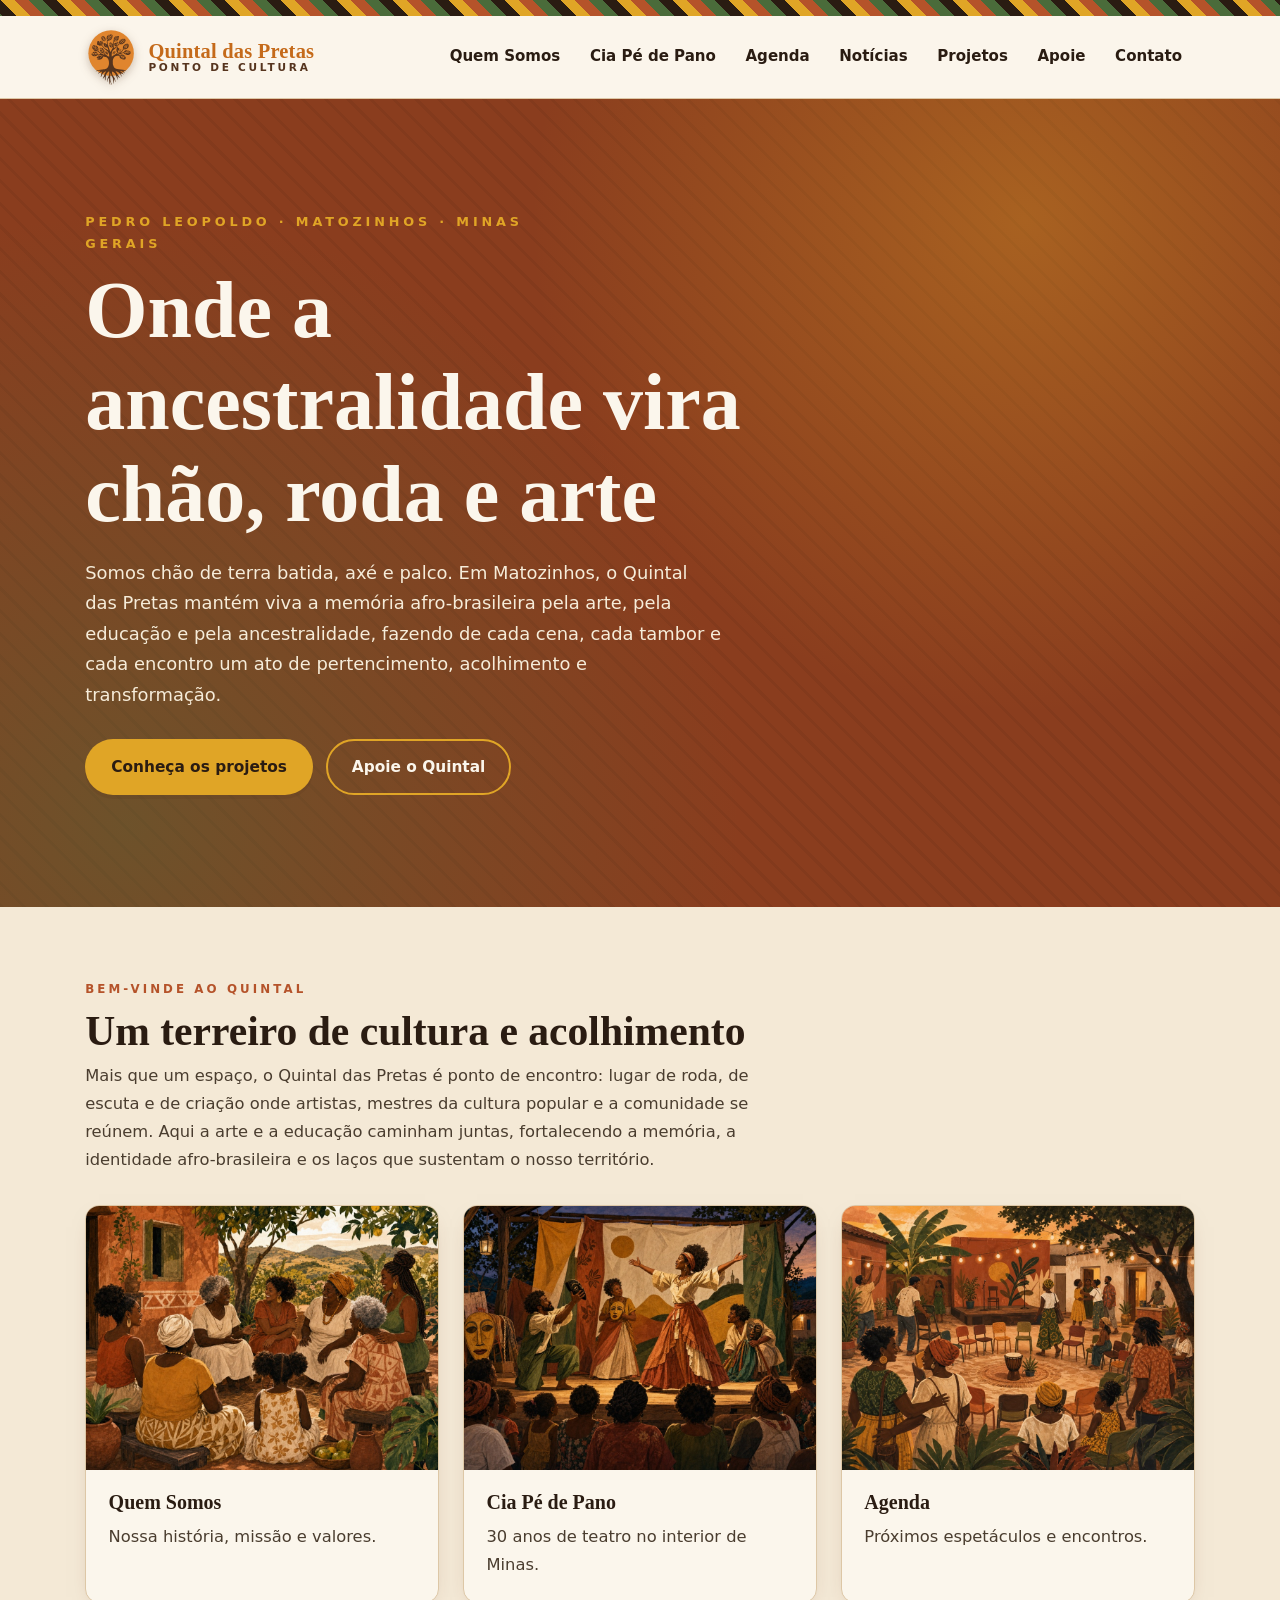
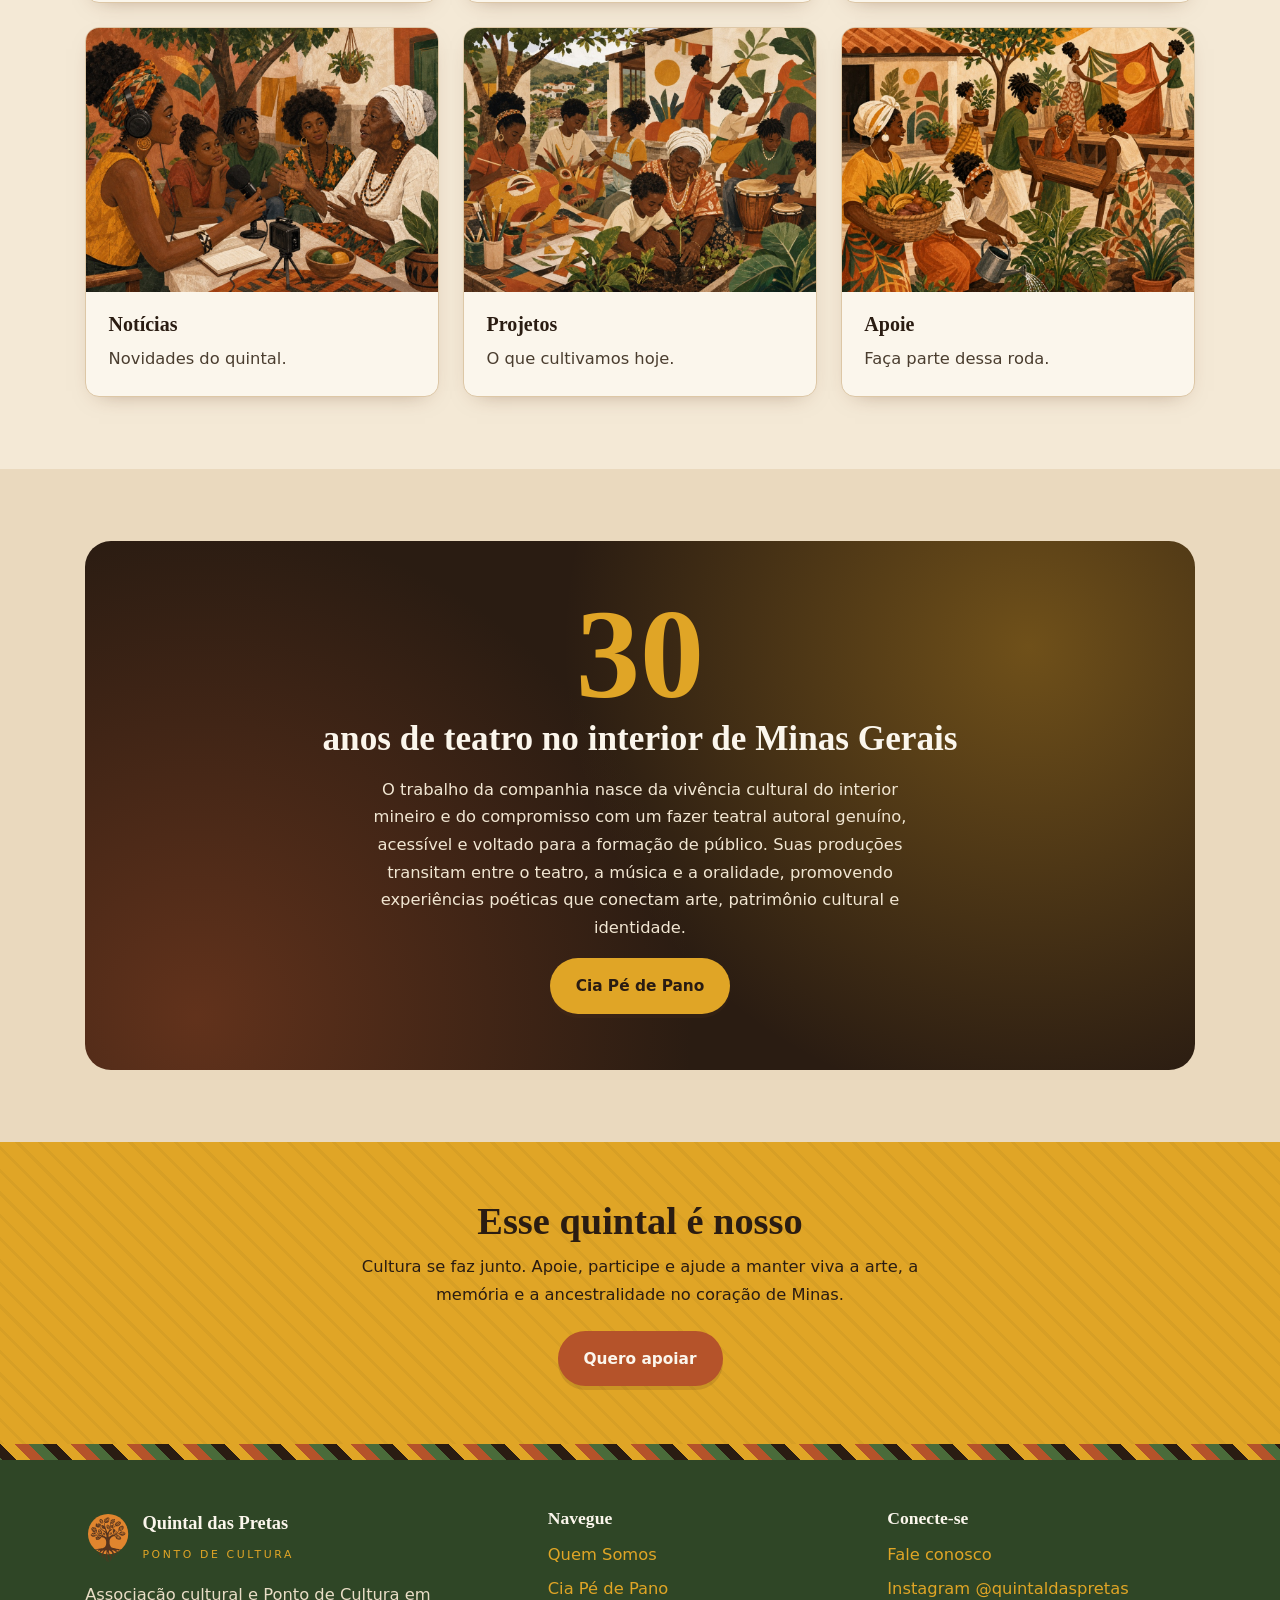
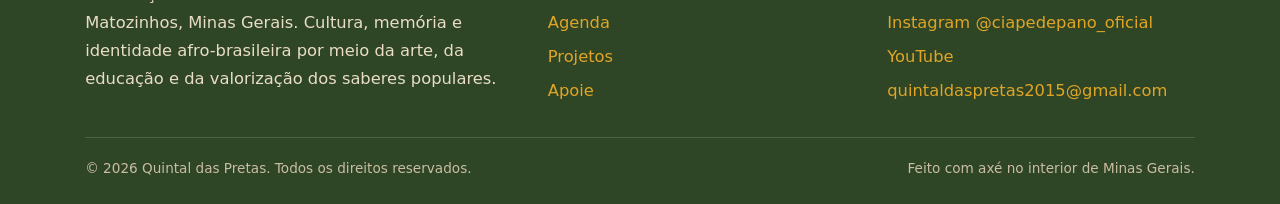
==== index.html @ 30541506 "Merge branch 'claude/youthful-hopper-1t2zii'" ====
<!DOCTYPE html>
<!-- Página gerada por build.py — não editar à mão (rode: python3 build.py) -->
<html lang="pt-BR">
<head>
  <meta charset="UTF-8" />
  <meta name="viewport" content="width=device-width, initial-scale=1.0" />
  <meta http-equiv="Content-Security-Policy" content="default-src 'self'; img-src 'self' data:; style-src 'self' 'unsafe-inline' https://fonts.googleapis.com; font-src 'self' https://fonts.gstatic.com; script-src 'self'; connect-src 'self' https://formsubmit.co; base-uri 'self'; form-action 'self' https://formsubmit.co" />
  <title>Início · Quintal das Pretas</title>
  <meta name="description" content="Quintal das Pretas — espaço de cultura, ancestralidade e arte no interior de Minas Gerais." />
  <link rel="icon" type="image/svg+xml" href="assets/img/emblema.svg" />
  <link rel="preconnect" href="https://fonts.googleapis.com" />
  <link rel="preconnect" href="https://fonts.gstatic.com" crossorigin />
  <link href="https://fonts.googleapis.com/css2?family=Fraunces:opsz,wght@9..144,500;9..144,600;9..144,700;9..144,900&family=Mulish:wght@400;500;600;700;800&display=swap" rel="stylesheet" />
  <link rel="stylesheet" href="assets/css/style.css" />
</head>
<body>
  <a href="#conteudo" class="sr-only">Pular para o conteúdo</a>
  <div class="grafismo" aria-hidden="true"></div>

  <header class="cabecalho">
    <div class="container cabecalho-inner">
      <a class="marca" href="index.html" aria-label="Quintal das Pretas — página inicial">
        <img class="marca-selo" src="assets/img/emblema.svg" alt="" width="52" height="60" />
        <span class="marca-texto">
          <span class="marca-titulo">Quintal das Pretas</span>
          <span class="marca-sub">Ponto de Cultura</span>
        </span>
      </a>
      <button class="nav-toggle" aria-expanded="false" aria-controls="nav-principal" aria-label="Abrir menu">☰</button>
      <nav class="nav-principal" id="nav-principal" aria-label="Navegação principal">
        <ul>
<li><a href="quem-somos.html">Quem Somos</a></li>
<li><a href="cia-pe-de-pano.html">Cia Pé de Pano</a></li>
<li><a href="agenda.html">Agenda</a></li>
<li><a href="noticias.html">Notícias</a></li>
<li><a href="projetos.html">Projetos</a></li>
<li><a href="apoie.html">Apoie</a></li>
<li><a href="contato.html">Contato</a></li>
        </ul>
      </nav>
    </div>
  </header>

  <main id="conteudo">

    <section class="home-hero">
      <div class="container">
        <p class="kicker">Pedro Leopoldo · Matozinhos · Minas Gerais</p>
        <h1>Onde a ancestralidade vira chão, roda e arte</h1>
        <p>Somos chão de terra batida, axé e palco. Em Matozinhos, o Quintal das Pretas
        mantém viva a memória afro-brasileira pela arte, pela educação e pela ancestralidade,
        fazendo de cada cena, cada tambor e cada encontro um ato de pertencimento, acolhimento
        e transformação.</p>
        <div class="hero-ctas">
          <a class="btn btn-primario" href="projetos.html">Conheça os projetos</a>
          <a class="btn btn-secundario" href="apoie.html">Apoie o Quintal</a>
        </div>
      </div>
    </section>

    <section class="secao linho">
      <div class="container">
        <span class="olho">Bem-vinde ao quintal</span>
        <h2 class="secao-titulo">Um terreiro de cultura e acolhimento</h2>
        <p class="secao-intro">Mais que um espaço, o Quintal das Pretas é ponto de encontro:
        lugar de roda, de escuta e de criação onde artistas, mestres da cultura popular e a
        comunidade se reúnem. Aqui a arte e a educação caminham juntas, fortalecendo a memória,
        a identidade afro-brasileira e os laços que sustentam o nosso território.</p>
        <div class="grid grid-3">
<a class="card" href="quem-somos.html">
          <img src="assets/img/home/quem-somos.jpg" alt="" loading="lazy" />
          <div class="card-corpo">
            <h3>Quem Somos</h3>
            <p class="card-resumo">Nossa história, missão e valores.</p>
          </div>
        </a>
<a class="card" href="cia-pe-de-pano.html">
          <img src="assets/img/home/cia.jpg" alt="" loading="lazy" />
          <div class="card-corpo">
            <h3>Cia Pé de Pano</h3>
            <p class="card-resumo">30 anos de teatro no interior de Minas.</p>
          </div>
        </a>
<a class="card" href="agenda.html">
          <img src="assets/img/home/agenda.jpg" alt="" loading="lazy" />
          <div class="card-corpo">
            <h3>Agenda</h3>
            <p class="card-resumo">Próximos espetáculos e encontros.</p>
          </div>
        </a>
<a class="card" href="noticias.html">
          <img src="assets/img/home/noticias.jpg" alt="" loading="lazy" />
          <div class="card-corpo">
            <h3>Notícias</h3>
            <p class="card-resumo">Novidades do quintal.</p>
          </div>
        </a>
<a class="card" href="projetos.html">
          <img src="assets/img/home/projetos.jpg" alt="" loading="lazy" />
          <div class="card-corpo">
            <h3>Projetos</h3>
            <p class="card-resumo">O que cultivamos hoje.</p>
          </div>
        </a>
<a class="card" href="apoie.html">
          <img src="assets/img/home/apoie.jpg" alt="" loading="lazy" />
          <div class="card-corpo">
            <h3>Apoie</h3>
            <p class="card-resumo">Faça parte dessa roda.</p>
          </div>
        </a>
        </div>
      </div>
    </section>

    <section class="secao areia">
      <div class="container">
        <div class="destaque-30">
          <div class="numero">30</div>
          <h2>anos de teatro no interior de Minas Gerais</h2>
          <p>O trabalho da companhia nasce da vivência cultural do interior mineiro e do
          compromisso com um fazer teatral autoral genuíno, acessível e voltado para a
          formação de público. Suas produções transitam entre o teatro, a música e a
          oralidade, promovendo experiências poéticas que conectam arte, patrimônio cultural
          e identidade.</p>
          <p><a class="btn btn-primario" href="cia-pe-de-pano.html">Cia Pé de Pano</a></p>
        </div>
      </div>
    </section>

    <section class="faixa-cta">
      <div class="container">
        <h2>Esse quintal é nosso</h2>
        <p>Cultura se faz junto. Apoie, participe e ajude a manter viva a arte, a memória e a
        ancestralidade no coração de Minas.</p>
        <a class="btn btn-terra btn-cta" href="apoie.html">Quero apoiar</a>
      </div>
    </section>

  </main>

  <div class="grafismo" aria-hidden="true"></div>
  <footer class="rodape">
    <div class="container">
      <div class="rodape-grid">
        <div>
          <div class="rodape-marca">
            <img src="assets/img/emblema.svg" alt="" width="46" height="53" />
            <div>
              <strong>Quintal das Pretas</strong>
              <span>Ponto de Cultura</span>
            </div>
          </div>
          <p>Associação cultural e Ponto de Cultura em Matozinhos, Minas Gerais.
          Cultura, memória e identidade afro-brasileira por meio da arte, da
          educação e da valorização dos saberes populares.</p>
        </div>
        <div>
          <h4>Navegue</h4>
          <ul>
            <li><a href="quem-somos.html">Quem Somos</a></li>
            <li><a href="cia-pe-de-pano.html">Cia Pé de Pano</a></li>
            <li><a href="agenda.html">Agenda</a></li>
            <li><a href="projetos.html">Projetos</a></li>
            <li><a href="apoie.html">Apoie</a></li>
          </ul>
        </div>
        <div>
          <h4>Conecte-se</h4>
          <ul>
            <li><a href="contato.html">Fale conosco</a></li>
            <li><a href="https://instagram.com/quintaldaspretas" target="_blank" rel="noopener">Instagram @quintaldaspretas</a></li>
            <li><a href="https://instagram.com/ciapedepano_oficial" target="_blank" rel="noopener">Instagram @ciapedepano_oficial</a></li>
            <li><a href="https://www.youtube.com/@ciapedepano_matozinhos1996" target="_blank" rel="noopener">YouTube</a></li>
            <li><a href="mailto:quintaldaspretas2015@gmail.com">quintaldaspretas2015@gmail.com</a></li>
          </ul>
        </div>
      </div>
      <div class="rodape-bottom">
        <span>© <span class="js-ano">2026</span> Quintal das Pretas. Todos os direitos reservados.</span>
        <span>Feito com axé no interior de Minas Gerais.</span>
      </div>
    </div>
  </footer>

  <script src="assets/js/main.js"></script>
</body>
</html>
---- assets/css/style.css ----
/* =========================================================================
   QUINTAL DAS PRETAS — Design System
   Cultura, ancestralidade e arte · interior de Minas Gerais
   ========================================================================= */

/* ---------- Tokens ---------- */
:root {
  /* Paleta terrosa e quente */
  --laranja:          #e0852e;   /* laranja da logo */
  --laranja-escuro:   #c56a1a;
  --marrom:           #56341e;   /* marrom da logo (tronco/raízes) */
  --terracota:        #b5532a;
  --terracota-escuro: #8a3d1e;
  --mostarda:         #e0a526;
  --ouro:             #c9881a;
  --verde-folha:      #4a6b3a;
  --verde-escuro:     #2f4626;
  --preto-quente:     #2a1c12;
  --linho:            #f4e9d6;
  --areia:            #ead9be;
  --argila-clara:     #ddc7a6;
  --branco-quente:    #fbf6ec;

  /* Status de projetos */
  --status-ativo:      var(--verde-folha);
  --status-inicio:     var(--mostarda);
  --status-conclusao:  var(--terracota);
  --status-naoiniciou: #9c8f78;

  /* Tipografia */
  --fonte-titulo: "Fraunces", "Playfair Display", Georgia, "Times New Roman", serif;
  --fonte-corpo:  "Mulish", "Nunito Sans", system-ui, -apple-system, Segoe UI, sans-serif;

  /* Medidas */
  --largura-max: 1180px;
  --raio: 14px;
  --raio-grande: 26px;
  --sombra-quente: 0 18px 40px -22px rgba(94, 45, 18, .55);
  --sombra-suave: 0 8px 22px -14px rgba(94, 45, 18, .5);
  --transicao: .25s ease;
}

/* ---------- Reset enxuto ---------- */
*, *::before, *::after { box-sizing: border-box; }
* { margin: 0; }
html { scroll-behavior: smooth; }

body {
  font-family: var(--fonte-corpo);
  color: var(--preto-quente);
  background-color: var(--linho);
  /* textura sutil de linho/barro */
  background-image:
    radial-gradient(rgba(181, 83, 42, .035) 1px, transparent 1px),
    radial-gradient(rgba(74, 107, 58, .03) 1px, transparent 1px);
  background-size: 22px 22px, 22px 22px;
  background-position: 0 0, 11px 11px;
  line-height: 1.7;
  font-size: 1.02rem;
  -webkit-font-smoothing: antialiased;
}

img { max-width: 100%; display: block; }
a { color: var(--terracota-escuro); text-decoration: none; }
a:hover { text-decoration: underline; }

h1, h2, h3, h4 {
  font-family: var(--fonte-titulo);
  line-height: 1.15;
  font-weight: 700;
  color: var(--preto-quente);
}

:focus-visible {
  outline: 3px solid var(--mostarda);
  outline-offset: 3px;
  border-radius: 4px;
}

.container {
  width: 100%;
  max-width: var(--largura-max);
  margin-inline: auto;
  padding-inline: clamp(1.1rem, 4vw, 2.2rem);
}

.sr-only {
  position: absolute; width: 1px; height: 1px;
  padding: 0; margin: -1px; overflow: hidden;
  clip: rect(0 0 0 0); white-space: nowrap; border: 0;
}

/* ---------- Faixa de grafismo (divisória afro-brasileira) ---------- */
.grafismo {
  height: 16px;
  width: 100%;
  background-color: var(--terracota);
  background-image:
    repeating-linear-gradient(45deg,
      var(--mostarda) 0, var(--mostarda) 10px,
      var(--terracota) 10px, var(--terracota) 20px,
      var(--verde-folha) 20px, var(--verde-folha) 30px,
      var(--preto-quente) 30px, var(--preto-quente) 40px);
  background-size: 56px 56px;
}

/* ---------- Cabeçalho / Navegação ---------- */
.cabecalho {
  position: sticky;
  top: 0;
  z-index: 50;
  background: rgba(251, 246, 236, .94);
  backdrop-filter: blur(8px);
  border-bottom: 1px solid var(--argila-clara);
}
.cabecalho-inner {
  display: flex;
  align-items: center;
  justify-content: space-between;
  gap: 1rem;
  padding-block: .7rem;
}

.marca { display: flex; align-items: center; gap: .7rem; }
.marca:hover { text-decoration: none; }
.marca-selo {
  width: 52px; height: auto; flex: none;
  filter: drop-shadow(0 3px 5px rgba(86,52,30,.3));
  transition: transform .4s cubic-bezier(.2,.8,.3,1.2);
}
.marca:hover .marca-selo { transform: rotate(-6deg) scale(1.06); }
.marca-texto { display: flex; flex-direction: column; line-height: 1.02; }
.marca-titulo {
  font-family: var(--fonte-titulo);
  font-weight: 700;
  font-size: 1.28rem;
  color: var(--laranja-escuro);
  letter-spacing: .2px;
  white-space: nowrap;
}
.marca-sub {
  font-size: .66rem;
  letter-spacing: .26em;
  text-transform: uppercase;
  font-weight: 800;
  color: var(--marrom);
}

.nav-toggle {
  display: none;
  background: var(--terracota);
  color: var(--branco-quente);
  border: none;
  border-radius: 10px;
  padding: .55rem .7rem;
  font-size: 1.2rem;
  cursor: pointer;
}

.nav-principal ul {
  list-style: none;
  display: flex;
  gap: .25rem;
  padding: 0;
  flex-wrap: wrap;
}
.nav-principal a {
  display: block;
  padding: .5rem .8rem;
  border-radius: 999px;
  color: var(--preto-quente);
  font-weight: 700;
  font-size: .94rem;
  transition: background var(--transicao), color var(--transicao);
}
.nav-principal a:hover { background: var(--areia); text-decoration: none; }
.nav-principal a.ativo {
  background: var(--verde-folha);
  color: var(--branco-quente);
}

/* ---------- Hero genérico de página ---------- */
.page-hero {
  position: relative;
  padding-block: clamp(3rem, 8vw, 5.5rem);
  background-color: var(--verde-escuro);
  color: var(--branco-quente);
  background-image:
    radial-gradient(circle at 12% 20%, rgba(224,165,38,.22), transparent 45%),
    radial-gradient(circle at 88% 80%, rgba(181,83,42,.30), transparent 50%),
    repeating-linear-gradient(135deg, rgba(0,0,0,.06) 0 2px, transparent 2px 14px);
  overflow: hidden;
}
.page-hero h1 {
  color: var(--branco-quente);
  font-size: clamp(2.1rem, 6vw, 3.4rem);
  max-width: 16ch;
}
.page-hero .kicker {
  text-transform: uppercase;
  letter-spacing: .28em;
  font-size: .76rem;
  color: var(--mostarda);
  font-weight: 800;
  margin-bottom: .9rem;
}
.page-hero p { max-width: 60ch; margin-top: 1rem; color: #f1e6d2; }

/* ---------- Home hero ---------- */
.home-hero {
  position: relative;
  padding-block: clamp(3.5rem, 10vw, 7rem);
  color: var(--branco-quente);
  background-color: var(--terracota-escuro);
  background-image:
    radial-gradient(circle at 80% 15%, rgba(224,165,38,.35), transparent 40%),
    radial-gradient(circle at 10% 90%, rgba(74,107,58,.45), transparent 45%),
    repeating-linear-gradient(45deg, rgba(0,0,0,.05) 0 3px, transparent 3px 16px);
}
.home-hero .kicker {
  text-transform: uppercase; letter-spacing: .3em;
  font-size: .8rem; font-weight: 800; color: var(--mostarda);
}
.home-hero h1 {
  color: var(--branco-quente);
  font-size: clamp(2.6rem, 8vw, 5rem);
  margin: .6rem 0 1.1rem;
  max-width: 18ch;
}
.home-hero p { max-width: 56ch; font-size: 1.12rem; color: #f6ecd9; }
.hero-ctas { display: flex; flex-wrap: wrap; gap: .8rem; margin-top: 1.8rem; }

/* ---------- Botões ---------- */
.btn {
  position: relative;
  overflow: hidden;
  display: inline-flex; align-items: center; gap: .5rem;
  font-family: var(--fonte-corpo);
  font-weight: 800;
  font-size: .96rem;
  padding: .8rem 1.5rem;
  border-radius: 999px;
  border: 2px solid transparent;
  cursor: pointer;
  box-shadow: 0 4px 0 0 rgba(86,52,30,.16);
  transition: transform .2s ease, box-shadow .25s ease, background .25s ease, color .25s ease;
}
/* varredura de luz no hover */
.btn::after {
  content: "";
  position: absolute; inset: 0;
  pointer-events: none;
  background: linear-gradient(120deg, transparent 30%, rgba(255,255,255,.4) 50%, transparent 70%);
  transform: translateX(-130%);
  transition: transform .6s ease;
}
.btn:hover {
  text-decoration: none;
  transform: translateY(-3px) scale(1.03);
  box-shadow: 0 10px 22px -8px rgba(86,52,30,.5);
}
.btn:hover::after { transform: translateX(130%); }
.btn:active { transform: translateY(-1px) scale(.99); }

.btn-primario { background: var(--mostarda); color: var(--preto-quente); }
.btn-primario:hover { background: var(--ouro); }
.btn-secundario { background: transparent; color: var(--branco-quente); border-color: var(--mostarda); box-shadow: none; }
.btn-secundario:hover { background: rgba(224,165,38,.18); }
.btn-terra { background: var(--terracota); color: var(--branco-quente); }
.btn-terra:hover { background: var(--terracota-escuro); }
.btn-verde { background: var(--verde-folha); color: var(--branco-quente); }
.btn-verde:hover { background: var(--verde-escuro); }
.btn-laranja { background: var(--laranja); color: #fff; }
.btn-laranja:hover { background: var(--laranja-escuro); }

/* CTA com pulso de axé (atenção suave) */
.btn-cta { animation: pulso-axe 2.6s ease-in-out infinite; }
@keyframes pulso-axe {
  0%, 100% { box-shadow: 0 4px 0 0 rgba(86,52,30,.16), 0 0 0 0 rgba(224,133,46,.5); }
  50%      { box-shadow: 0 4px 0 0 rgba(86,52,30,.16), 0 0 0 12px rgba(224,133,46,0); }
}

/* seta que desliza em links de cartão */
.card a, .card-corpo a { transition: gap .2s ease, color .2s ease; }
.card:hover a { color: var(--laranja-escuro); }

/* ---------- Seções ---------- */
.secao { padding-block: clamp(2.6rem, 7vw, 4.5rem); }
.secao.areia { background: var(--areia); }
.secao.linho { background: var(--linho); }
.secao-titulo {
  font-size: clamp(1.7rem, 4.5vw, 2.6rem);
  margin-bottom: .4rem;
}
.secao-intro { max-width: 65ch; color: #4a3d2f; margin-bottom: 2rem; }
.olho {
  text-transform: uppercase; letter-spacing: .26em;
  font-size: .74rem; font-weight: 800; color: var(--terracota);
  margin-bottom: .6rem; display: block;
}
.sub-titulo {
  font-size: 1.35rem; margin: 2.2rem 0 1.1rem;
  color: var(--verde-escuro);
}
.bloco-texto { max-width: 72ch; margin-top: 1.8rem; }
.bloco-texto p { color: #43382b; }
.bloco-texto p + p { margin-top: .9rem; }

/* ---------- Placeholders de imagem ---------- */
.foto-ph {
  position: relative;
  border-radius: var(--raio);
  background-color: var(--argila-clara);
  background-image:
    repeating-linear-gradient(45deg, rgba(138,61,30,.10) 0 8px, transparent 8px 16px);
  border: 2px dashed rgba(138,61,30,.35);
  display: grid; place-items: center;
  color: var(--terracota-escuro);
  font-weight: 700;
  font-size: .82rem;
  text-align: center;
  aspect-ratio: 4 / 3;
  padding: 1rem;
}
.foto-ph.alto { aspect-ratio: 3 / 4; }
.foto-ph.largo { aspect-ratio: 16 / 9; }

/* Fotos reais (quando enviadas) */
.foto-real {
  width: 100%; border-radius: var(--raio);
  object-fit: cover; aspect-ratio: 4 / 3;
  box-shadow: var(--sombra-suave);
}
.foto-real.largo { aspect-ratio: 16 / 9; }
.foto-real.alto { aspect-ratio: 3 / 4; }
.foto-real.natural { aspect-ratio: auto; height: auto; }
.idealizadoras-foto { max-width: 560px; margin: 0 auto 1.8rem; }

/* Cartões de pessoa (idealizadoras) */
.pessoa-card {
  display: flex; align-items: center; gap: 1rem;
  background: var(--branco-quente);
  border-radius: var(--raio); padding: 1.1rem 1.3rem;
  border-left: 5px solid var(--mostarda);
  box-shadow: var(--sombra-suave);
}
.pessoa-card:nth-child(2) { border-left-color: var(--terracota); }
.pessoa-card:nth-child(3) { border-left-color: var(--verde-folha); }
.pessoa-card:nth-child(4) { border-left-color: var(--laranja); }
.pessoa-avatar {
  flex: none; width: 56px; height: 56px; border-radius: 50%;
  display: grid; place-items: center;
  background: radial-gradient(circle at 35% 30%, var(--mostarda), var(--terracota) 75%);
  color: var(--branco-quente); font-family: var(--fonte-titulo);
  font-weight: 800; font-size: 1.1rem;
}
.pessoa-card h3 { font-size: 1.15rem; }
.pessoa-card p { color: #4a3d2f; font-size: .92rem; }
.foto-ph .icone { font-size: 1.6rem; display: block; margin-bottom: .3rem; }

/* ---------- Grids utilitários ---------- */
.grid { display: grid; gap: 1.5rem; }
.grid-2 { grid-template-columns: repeat(2, 1fr); }
.grid-3 { grid-template-columns: repeat(3, 1fr); }
.split {
  display: grid; gap: clamp(1.5rem, 4vw, 3rem);
  grid-template-columns: 1fr 1fr; align-items: center;
}

/* ---------- Cartões ---------- */
.card {
  background: var(--branco-quente);
  border-radius: var(--raio);
  box-shadow: var(--sombra-suave);
  border: 1px solid var(--argila-clara);
  overflow: hidden;
  display: flex; flex-direction: column;
  transition: transform var(--transicao), box-shadow var(--transicao);
}
.card:hover { transform: translateY(-4px); box-shadow: var(--sombra-quente); }
figure.card { margin: 0; }
.card > img { width: 100%; aspect-ratio: 4 / 3; object-fit: cover; display: block; }
.foto-cena { cursor: zoom-in; }
.foto-cena > img { transition: transform .4s ease; }
.foto-cena:hover > img { transform: scale(1.04); }
.credito-fotos {
  margin-top: 1.1rem; text-align: right;
  font-size: .85rem; font-style: italic; color: #6b5b46;
}
.saida-codigo {
  background: var(--preto-quente); color: #f4e9d6;
  border-radius: var(--raio); padding: 1.2rem 1.4rem;
  font-family: ui-monospace, "SFMono-Regular", Menlo, Consolas, monospace;
  font-size: .92rem; line-height: 1.6;
  white-space: pre-wrap; word-break: break-word;
  overflow-x: auto; border: 1px solid var(--argila-clara);
}
.card-corpo { padding: 1.3rem 1.4rem 1.5rem; display: flex; flex-direction: column; gap: .55rem; flex: 1; }
.card-corpo h3 { font-size: 1.25rem; }
.card-data { font-size: .8rem; color: var(--verde-folha); font-weight: 700; text-transform: uppercase; letter-spacing: .08em; }
.card-resumo { color: #4a3d2f; flex: 1; }

/* Cartões de valor (Quem Somos) */
.valor-card {
  background: var(--branco-quente);
  border-radius: var(--raio);
  padding: 1.6rem;
  border-top: 5px solid var(--mostarda);
  box-shadow: var(--sombra-suave);
}
.valor-card:nth-child(2) { border-top-color: var(--terracota); }
.valor-card:nth-child(3) { border-top-color: var(--verde-folha); }
.valor-card h3 { font-size: 1.3rem; margin-bottom: .4rem; }

/* ---------- Destaque 30 anos ---------- */
.destaque-30 {
  background: var(--preto-quente);
  color: var(--branco-quente);
  border-radius: var(--raio-grande);
  padding: clamp(2rem, 6vw, 3.5rem);
  background-image:
    radial-gradient(circle at 85% 20%, rgba(224,165,38,.38), transparent 45%),
    radial-gradient(circle at 10% 90%, rgba(181,83,42,.4), transparent 45%);
  text-align: center;
}
.destaque-30 .numero {
  font-family: var(--fonte-titulo);
  font-size: clamp(4rem, 16vw, 8rem);
  font-weight: 900;
  color: var(--mostarda);
  line-height: .9;
}
.destaque-30 h2 { color: var(--branco-quente); font-size: clamp(1.4rem, 4vw, 2.2rem); margin-top: .4rem; }
.destaque-30 p { color: #f1e6d2; max-width: 56ch; margin: 1rem auto 0; }

/* ---------- Agenda (linha do tempo) ---------- */
.timeline { list-style: none; padding: 0; display: flex; flex-direction: column; gap: 1.2rem; }
.evento {
  display: flex;
  gap: 1.4rem;
  align-items: center;
  background: var(--branco-quente);
  border-radius: var(--raio);
  border-left: 8px solid var(--terracota);
  box-shadow: var(--sombra-suave);
  padding: 1.2rem 1.5rem;
}
.evento-data {
  flex: none;
  width: 84px;
  text-align: center;
  border-right: 2px dashed var(--argila-clara);
  padding-right: 1.2rem;
}
.evento-img {
  flex: none;
  width: 170px;
  aspect-ratio: 4 / 3;
  object-fit: cover;
  border-radius: 10px;
}
.evento-corpo { flex: 1; min-width: 0; }
.evento-dia { font-family: var(--fonte-titulo); font-size: 2.2rem; font-weight: 800; color: var(--terracota); line-height: 1; }
.evento-mes { text-transform: uppercase; letter-spacing: .18em; font-size: .74rem; font-weight: 800; color: var(--verde-folha); }
.evento-corpo h3 { font-size: 1.2rem; }
.evento-local { color: #4a3d2f; font-size: .92rem; }
.evento-local::before { content: "📍 "; }
.evento-corpo .btn { margin-top: .8rem; }

/* ---------- Projetos ---------- */
.status-grupo { margin-bottom: 2.6rem; }
.status-grupo > h2 {
  display: inline-flex; align-items: center; gap: .6rem;
  font-size: 1.5rem; margin-bottom: 1.2rem;
  padding-bottom: .35rem;
  border-bottom: 3px solid var(--argila-clara);
}
.status-grupo > h2::before {
  content: ""; width: 16px; height: 16px; border-radius: 50%;
  background: var(--cor-status, var(--status-naoiniciou));
}
.grupo-ativo      { --cor-status: var(--status-ativo); }
.grupo-inicio     { --cor-status: var(--status-inicio); }
.grupo-conclusao  { --cor-status: var(--status-conclusao); }
.grupo-naoiniciou { --cor-status: var(--status-naoiniciou); }

.tag {
  display: inline-flex; align-items: center; gap: .4rem;
  font-size: .72rem; font-weight: 800;
  text-transform: uppercase; letter-spacing: .07em;
  padding: .3rem .7rem; border-radius: 999px;
  color: var(--branco-quente);
}
.tag-ativo      { background: var(--status-ativo); }
.tag-inicio     { background: var(--status-inicio); color: var(--preto-quente); }
.tag-conclusao  { background: var(--status-conclusao); }
.tag-naoiniciou { background: var(--status-naoiniciou); }
.tag-financiamento {
  background: transparent; color: var(--verde-escuro);
  border: 1.5px solid var(--verde-folha);
}

.projeto-card .card-corpo { gap: .7rem; }
.projeto-tags { display: flex; flex-wrap: wrap; gap: .4rem; }
.projeto-card .financiamento { font-size: .82rem; color: #4a3d2f; }
.projeto-card .financiamento strong { color: var(--verde-escuro); }

/* Projeto detalhado (texto completo) */
.projeto-detalhe { margin-bottom: 1.5rem; border-left: 6px solid var(--cor-status, var(--mostarda)); break-inside: avoid; }
.grupo-ativo .projeto-detalhe      { --cor-status: var(--status-ativo); }
.grupo-inicio .projeto-detalhe     { --cor-status: var(--status-inicio); }
.grupo-conclusao .projeto-detalhe  { --cor-status: var(--status-conclusao); }
.projeto-detalhe .card-corpo { display: block; padding: 1.6rem 1.8rem; }
.projeto-detalhe .card-corpo > * + * { margin-top: .85rem; }
.projeto-detalhe h3 { font-size: 1.5rem; }
.projeto-detalhe p { color: #43382b; }

/* Ficha técnica (extrato do termo) */
.ficha {
  margin-top: .6rem;
  display: grid; gap: .1rem;
  background: var(--areia);
  border-radius: 10px;
  padding: 1rem 1.2rem;
}
.ficha > div {
  display: grid;
  grid-template-columns: 200px 1fr;
  gap: .8rem;
  padding: .45rem 0;
  border-bottom: 1px solid rgba(138,61,30,.14);
}
.ficha > div:last-child { border-bottom: none; }
.ficha dt { font-weight: 800; color: var(--verde-escuro); font-size: .9rem; }
.ficha dd { margin: 0; font-size: .92rem; color: #43382b; }
@media (max-width: 600px) {
  .ficha > div { grid-template-columns: 1fr; gap: .1rem; }
}

/* Extrato (texto legal reproduzido na íntegra) */
.extrato {
  margin-top: 1.1rem;
  background: var(--linho);
  border: 1px solid var(--argila-clara);
  border-left: 4px solid var(--verde-folha);
  border-radius: 10px;
  padding: 1.1rem 1.3rem;
}
.extrato h4 {
  font-family: var(--fonte-corpo);
  text-transform: uppercase; letter-spacing: .04em;
  font-size: .8rem; color: var(--verde-escuro);
  margin-bottom: .5rem;
}
.extrato-texto p {
  font-size: .88rem; line-height: 1.6; color: #43382b;
  margin: 0 0 .5rem;
}
.extrato-texto p:last-child { margin-bottom: 0; }

/* ---------- Apoie ---------- */
.apoio-card {
  background: var(--branco-quente);
  border-radius: var(--raio);
  padding: 1.7rem;
  box-shadow: var(--sombra-suave);
  border: 1px solid var(--argila-clara);
  display: flex; flex-direction: column; gap: .7rem;
}
.apoio-icone {
  width: 56px; height: 56px; border-radius: 16px;
  display: grid; place-items: center; font-size: 1.7rem;
  background: var(--areia);
}
.apoio-card h3 { font-size: 1.3rem; }
.apoio-card p { flex: 1; color: #4a3d2f; }
.pix-box {
  margin-top: 1.5rem;
  background: var(--verde-escuro);
  color: var(--branco-quente);
  border-radius: var(--raio);
  padding: 1.4rem 1.6rem;
  display: flex; flex-wrap: wrap; gap: 1rem; align-items: center; justify-content: space-between;
}
.pix-chave {
  font-family: monospace; font-size: 1.05rem;
  background: rgba(255,255,255,.12); padding: .5rem .9rem; border-radius: 8px;
}
.pix-aviso {
  font-weight: 800; font-size: .9rem;
  background: rgba(255,255,255,.16); padding: .55rem 1rem; border-radius: 999px;
  white-space: nowrap;
}

/* ---------- Contato ---------- */
.form-grid { display: grid; gap: 1.1rem; }
.campo { display: flex; flex-direction: column; gap: .35rem; }
.campo label { font-weight: 800; font-size: .9rem; }
.campo input, .campo select, .campo textarea {
  font-family: var(--fonte-corpo); font-size: 1rem;
  padding: .75rem .9rem;
  border: 2px solid var(--argila-clara);
  border-radius: 10px;
  background: var(--branco-quente);
  color: var(--preto-quente);
  transition: border-color var(--transicao);
}
.campo input:focus, .campo select:focus, .campo textarea:focus {
  outline: none; border-color: var(--mostarda);
}
.campo textarea { min-height: 140px; resize: vertical; }
.contato-info { display: flex; flex-direction: column; gap: 1.1rem; }
.info-item { display: flex; gap: .8rem; align-items: flex-start; }
.info-item .icone { font-size: 1.3rem; }
.redes a {
  display: inline-flex; align-items: center; gap: .5rem;
  font-weight: 800; margin-right: 1rem;
}
.mapa-ph {
  border-radius: var(--raio); overflow: hidden;
  background: var(--argila-clara);
  background-image:
    linear-gradient(rgba(74,107,58,.18) 2px, transparent 2px),
    linear-gradient(90deg, rgba(74,107,58,.18) 2px, transparent 2px);
  background-size: 36px 36px;
  border: 2px dashed rgba(47,70,38,.4);
  display: grid; place-items: center; text-align: center;
  min-height: 280px; color: var(--verde-escuro); font-weight: 700; padding: 1rem;
}

/* ---------- Listas com marcador-folha ---------- */
.lista-folha { list-style: none; padding: 0; display: grid; gap: .6rem; }
.lista-folha li { position: relative; padding-left: 1.6rem; }
.lista-folha li::before { content: "🌿"; position: absolute; left: 0; }

/* ---------- Faixa CTA ---------- */
.faixa-cta {
  background: var(--mostarda);
  color: var(--preto-quente);
  text-align: center;
  padding-block: clamp(2.4rem, 6vw, 3.6rem);
  background-image: repeating-linear-gradient(45deg, rgba(0,0,0,.04) 0 3px, transparent 3px 16px);
}
.faixa-cta h2 { font-size: clamp(1.6rem, 4vw, 2.4rem); }
.faixa-cta p { max-width: 55ch; margin: .6rem auto 1.4rem; }

/* ---------- Rodapé ---------- */
.rodape {
  background: var(--verde-escuro);
  color: #e9ddc6;
  padding-block: 3rem 1.5rem;
}
.rodape a { color: var(--mostarda); }
.rodape-grid {
  display: grid; gap: 2rem;
  grid-template-columns: 1.4fr 1fr 1fr;
  margin-bottom: 2rem;
}
.rodape h4 { color: var(--branco-quente); margin-bottom: .8rem; font-size: 1.1rem; }
.rodape ul { list-style: none; padding: 0; display: grid; gap: .4rem; }
.rodape-bottom {
  border-top: 1px solid rgba(255,255,255,.15);
  padding-top: 1.2rem;
  display: flex; flex-wrap: wrap; gap: .6rem; justify-content: space-between;
  font-size: .85rem; color: #c9bda3;
}

/* ---------- Responsivo ---------- */
@media (max-width: 860px) {
  .nav-toggle { display: block; }
  .nav-principal {
    position: absolute; left: 0; right: 0; top: 100%;
    background: var(--branco-quente);
    border-bottom: 1px solid var(--argila-clara);
    box-shadow: var(--sombra-quente);
    max-height: 0; overflow: hidden;
    transition: max-height .3s ease;
  }
  .nav-principal.aberto { max-height: 80vh; }
  .nav-principal ul { flex-direction: column; padding: .8rem 1rem 1.2rem; gap: .2rem; }
  .nav-principal a { padding: .8rem 1rem; }
  .cabecalho-inner { position: relative; }
}
@media (max-width: 760px) {
  .grid-2, .grid-3, .split { grid-template-columns: 1fr; }
  .rodape-grid { grid-template-columns: 1fr; }
  .evento { flex-wrap: wrap; }
  .evento-data {
    width: auto; border-right: none; border-bottom: 2px dashed var(--argila-clara);
    padding: 0 0 .6rem; display: flex; gap: .5rem; align-items: baseline;
  }
  .evento-img { width: 100%; aspect-ratio: 16 / 9; }
  .evento-corpo { flex-basis: 100%; }
}

/* ---------- Marca no rodapé ---------- */
.rodape-marca { display: flex; align-items: center; gap: .7rem; margin-bottom: .9rem; }
.rodape-marca img { width: 46px; height: auto; }
.rodape-marca strong { display: block; color: var(--branco-quente); font-family: var(--fonte-titulo); font-size: 1.15rem; }
.rodape-marca span { font-size: .68rem; letter-spacing: .24em; text-transform: uppercase; color: var(--mostarda); }

/* ---------- Revelação ao rolar (progressive enhancement) ----------
   O estado oculto SÓ é aplicado quando o JS adiciona .anima ao <html>.
   Sem JS, ou se algo falhar, o conteúdo fica 100% visível. */
.reveal { transition: opacity .7s ease, transform .7s cubic-bezier(.2,.7,.3,1); }
html.anima .reveal { opacity: 0; transform: translateY(26px); }
html.anima .reveal.visivel { opacity: 1; transform: none; }
/* leve escalonamento entre cartões/itens de um mesmo grid */
html.anima .reveal:nth-child(2) { transition-delay: .08s; }
html.anima .reveal:nth-child(3) { transition-delay: .16s; }
html.anima .reveal:nth-child(4) { transition-delay: .24s; }

/* grafismo com leve deslize contínuo (decorativo) */
.grafismo { background-position: 0 0; animation: desliza-grafismo 24s linear infinite; }
@keyframes desliza-grafismo { to { background-position: 56px 0; } }

/* selo do hero com flutuação sutil — reservado p/ uso futuro */
@keyframes flutua { 0%,100% { transform: translateY(0); } 50% { transform: translateY(-6px); } }

/* ---------- Acessibilidade: reduzir movimento ---------- */
@media (prefers-reduced-motion: reduce) {
  *, *::before, *::after {
    animation-duration: .001ms !important;
    animation-iteration-count: 1 !important;
    transition-duration: .001ms !important;
    scroll-behavior: auto !important;
  }
  .reveal { opacity: 1; transform: none; }
}
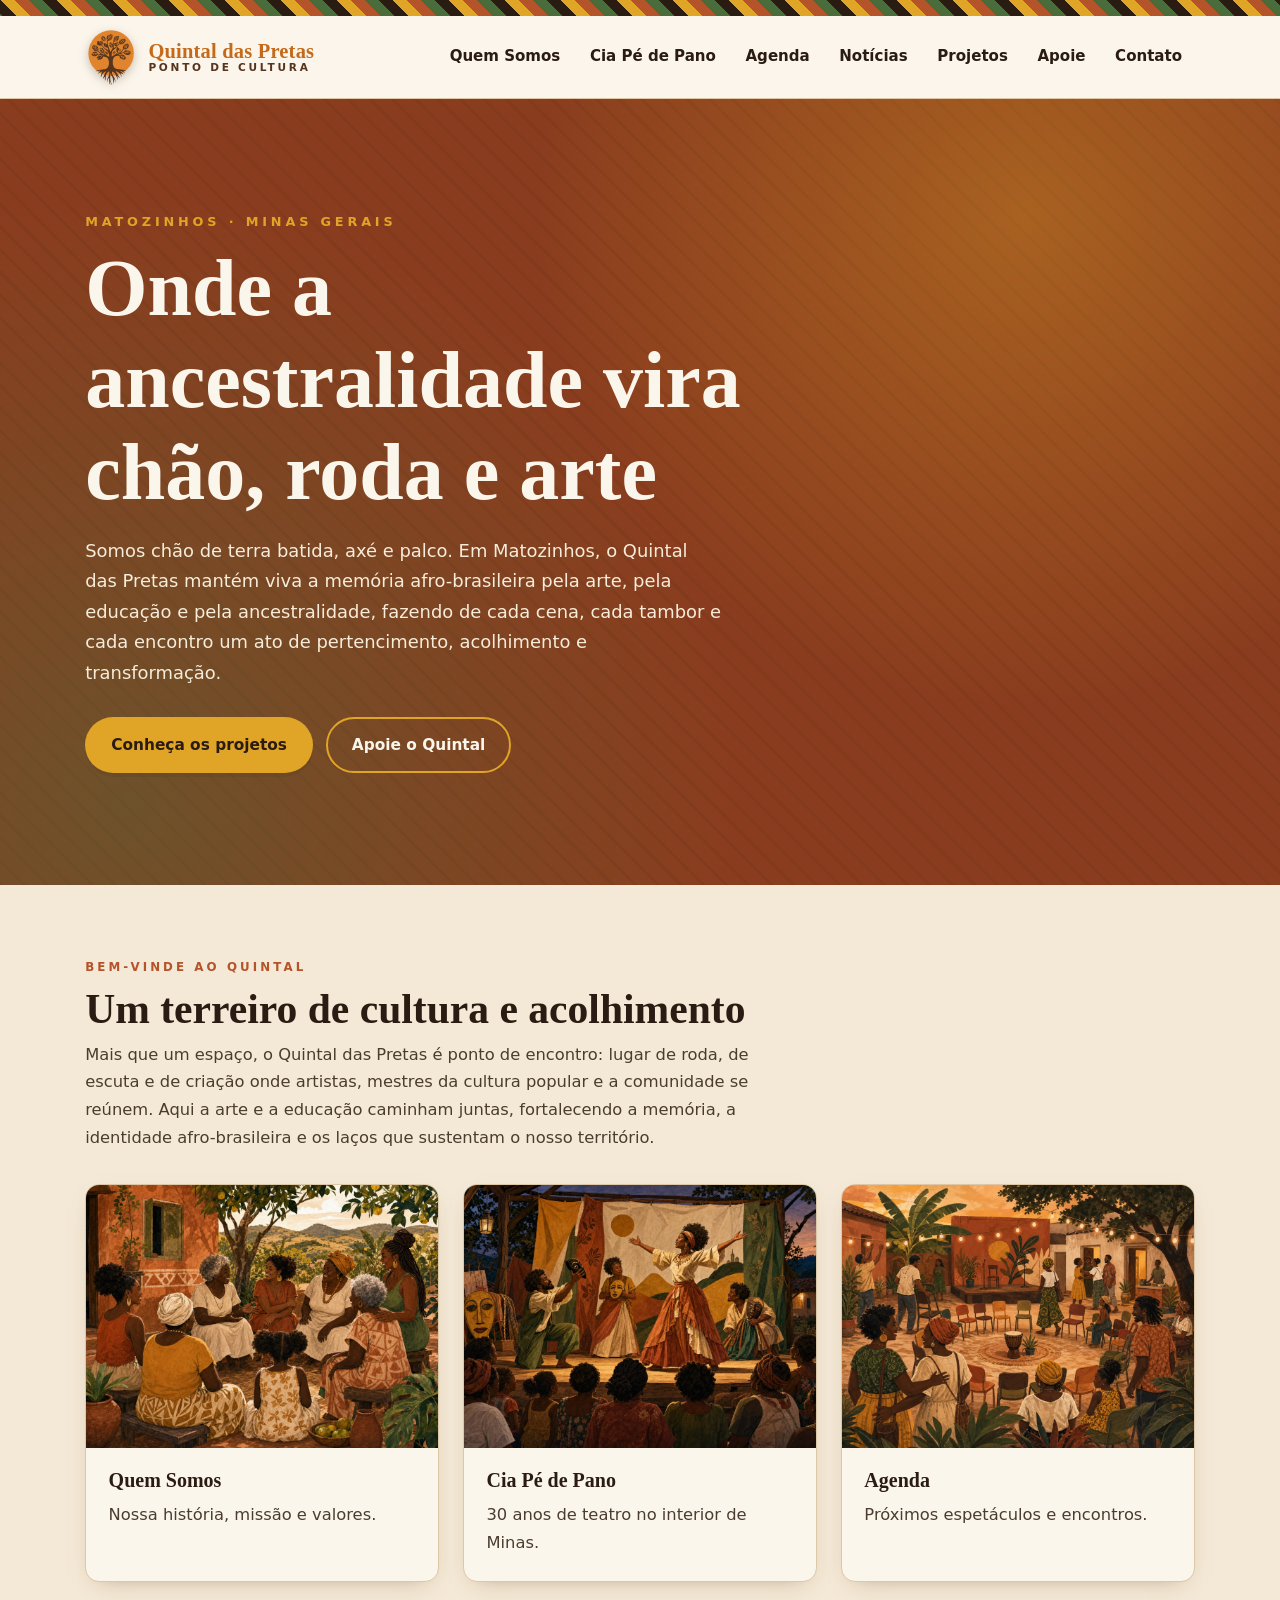
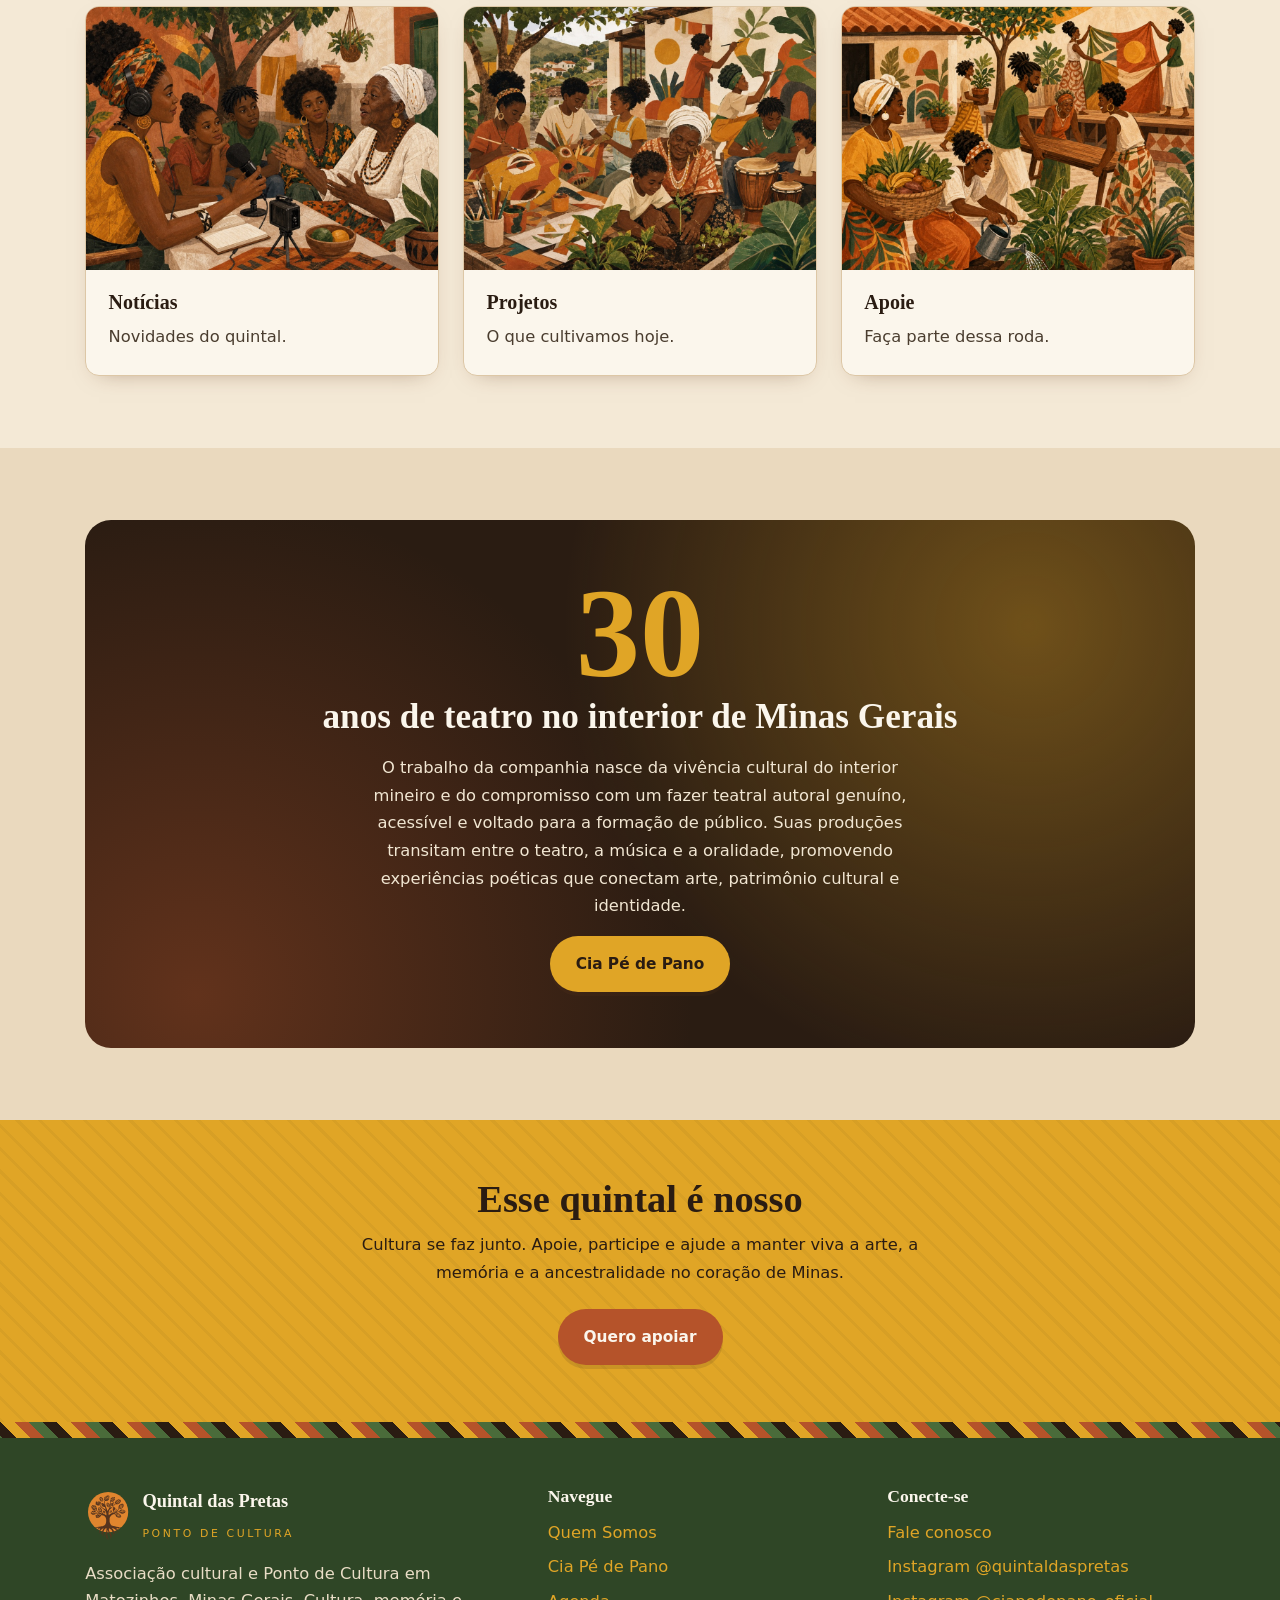
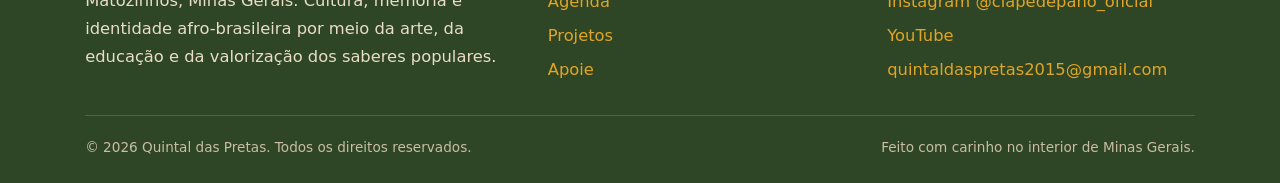
==== commit 6bfa88c4: "Regiao: usar apenas Matozinhos (remove Pedro Leopoldo dos textos de regiao) - Home (kicker), Contato" ====
--- a/index.html
+++ b/index.html
@@ -45,7 +45,7 @@
 
     <section class="home-hero">
       <div class="container">
-        <p class="kicker">Pedro Leopoldo · Matozinhos · Minas Gerais</p>
+        <p class="kicker">Matozinhos · Minas Gerais</p>
         <h1>Onde a ancestralidade vira chão, roda e arte</h1>
         <p>Somos chão de terra batida, axé e palco. Em Matozinhos, o Quintal das Pretas
         mantém viva a memória afro-brasileira pela arte, pela educação e pela ancestralidade,
@@ -178,7 +178,7 @@
       </div>
       <div class="rodape-bottom">
         <span>© <span class="js-ano">2026</span> Quintal das Pretas. Todos os direitos reservados.</span>
-        <span>Feito com axé no interior de Minas Gerais.</span>
+        <span>Feito com carinho no interior de Minas Gerais.</span>
       </div>
     </div>
   </footer>
--- a/assets/css/style.css
+++ b/assets/css/style.css
@@ -467,6 +467,97 @@
 .evento-local::before { content: "📍 "; }
 .evento-corpo .btn { margin-top: .8rem; }
 
+/* Estado vazio da agenda — o quintal segue vivo entre um encontro e outro */
+.agenda-vazia {
+  margin-top: 2rem;
+  display: grid;
+  grid-template-columns: minmax(280px, .9fr) minmax(280px, 1.1fr);
+  align-items: center;
+  overflow: hidden;
+  border: 1px solid rgba(138,61,30,.2);
+  border-radius: var(--raio-grande);
+  background: var(--branco-quente);
+  box-shadow: var(--sombra-suave);
+}
+.agenda-vazia[hidden] { display: none; }
+.agenda-cena {
+  position: relative;
+  min-height: 330px;
+  overflow: hidden;
+  background:
+    linear-gradient(180deg, #e9b956 0 48%, #c96e38 48% 49%, #a94c29 49% 100%);
+}
+.agenda-cena::before {
+  content: "";
+  position: absolute; inset: auto -10% -95px;
+  height: 185px; border-radius: 50%;
+  background: #7f3a23;
+  box-shadow: inset 0 18px 0 rgba(86,52,30,.15);
+}
+.agenda-sol {
+  position: absolute; width: 92px; height: 92px; border-radius: 50%;
+  top: 46px; right: 54px; background: var(--linho); opacity: .72;
+  animation: agenda-respira 4s ease-in-out infinite;
+}
+.agenda-cordao {
+  position: absolute; z-index: 2; left: -4%; right: -4%; top: 55px;
+  height: 45px; border-top: 3px solid var(--preto-quente);
+  border-radius: 50%; transform: rotate(-2deg);
+}
+.agenda-luz {
+  position: absolute; z-index: 3; top: 63px; width: 13px; height: 17px;
+  border-radius: 50% 50% 45% 45%; background: #fff1ae;
+  box-shadow: 0 0 18px 7px rgba(255,224,114,.55);
+  transform-origin: 50% -16px; animation: agenda-luz 2.7s ease-in-out infinite;
+}
+.agenda-luz::before { content: ""; position: absolute; left: 5px; bottom: 14px; width: 2px; height: 17px; background: var(--preto-quente); }
+.luz-1 { left: 15%; animation-delay: -.4s; }
+.luz-2 { left: 38%; animation-delay: -1.1s; }
+.luz-3 { left: 62%; animation-delay: -.7s; }
+.luz-4 { left: 84%; animation-delay: -1.7s; }
+.agenda-banco {
+  position: absolute; z-index: 3; left: 18%; right: 18%; bottom: 65px;
+  height: 21px; border-radius: 8px; background: var(--preto-quente);
+  box-shadow: 18px 34px 0 -7px var(--preto-quente), -18px 34px 0 -7px var(--preto-quente);
+}
+.agenda-tambor {
+  position: absolute; z-index: 5; left: 50%; bottom: 59px;
+  width: 84px; height: 94px; transform: translateX(-50%);
+  border-radius: 14px 14px 25px 25px;
+  background: repeating-linear-gradient(100deg, var(--mostarda) 0 12px, var(--terracota) 12px 24px);
+  border: 5px solid var(--preto-quente);
+  animation: agenda-tambor .9s ease-in-out infinite;
+}
+.agenda-tambor::before {
+  content: ""; position: absolute; left: -8px; right: -8px; top: -12px;
+  height: 24px; border-radius: 50%; background: var(--linho); border: 5px solid var(--preto-quente);
+}
+.agenda-tambor i { position: absolute; left: 8px; right: 8px; top: 24px; bottom: 10px; border: 3px solid rgba(30,24,19,.55); transform: skew(-8deg); }
+.agenda-ritmo {
+  position: absolute; z-index: 4; left: 50%; bottom: 150px;
+  width: 52px; height: 26px; border: 4px solid var(--linho); border-bottom: 0;
+  border-radius: 52px 52px 0 0; transform: translateX(-50%); opacity: 0;
+  animation: agenda-ritmo 2.1s ease-out infinite;
+}
+.ritmo-2 { animation-delay: .7s; }
+.ritmo-3 { animation-delay: 1.4s; }
+.agenda-folha {
+  position: absolute; z-index: 4; width: 24px; height: 14px;
+  border-radius: 100% 0 100% 0; background: var(--verde-folha);
+  animation: agenda-folha 6s linear infinite;
+}
+.folha-1 { top: -20px; left: 12%; }
+.folha-2 { top: -45px; left: 47%; animation-delay: -2s; transform: rotate(80deg); }
+.folha-3 { top: -30px; left: 78%; animation-delay: -4.2s; transform: rotate(150deg); }
+.agenda-vazia-texto { padding: clamp(2rem, 5vw, 3.4rem); }
+.agenda-vazia-texto h3 { font-size: clamp(1.7rem, 3vw, 2.35rem); margin: .45rem 0 .8rem; }
+.agenda-vazia-texto p { max-width: 50ch; color: #4a3d2f; margin-bottom: 1.35rem; }
+@keyframes agenda-respira { 50% { transform: scale(1.08); opacity: .9; } }
+@keyframes agenda-luz { 50% { transform: rotate(7deg); filter: brightness(1.12); } }
+@keyframes agenda-tambor { 50% { transform: translateX(-50%) scaleY(.97) translateY(2px); } }
+@keyframes agenda-ritmo { 0% { opacity: .8; transform: translateX(-50%) scale(.45); } 100% { opacity: 0; transform: translateX(-50%) scale(2.2); } }
+@keyframes agenda-folha { 0% { translate: 0 -20px; rotate: 0deg; } 100% { translate: 45px 390px; rotate: 420deg; } }
+
 /* ---------- Projetos ---------- */
 .status-grupo { margin-bottom: 2.6rem; }
 .status-grupo > h2 {
@@ -626,6 +717,15 @@
   border: 2px dashed rgba(47,70,38,.4);
   display: grid; place-items: center; text-align: center;
   min-height: 280px; color: var(--verde-escuro); font-weight: 700; padding: 1rem;
+}
+
+/* ---------- Página de agradecimento ---------- */
+.obrigado-selo {
+  width: 96px; height: 96px; margin: 0 auto 1.2rem;
+  border-radius: 50%; display: grid; place-items: center;
+  font-size: 2.8rem;
+  background: radial-gradient(circle at 35% 30%, var(--mostarda), var(--terracota) 75%);
+  box-shadow: var(--sombra-quente);
 }
 
 /* ---------- Listas com marcador-folha ---------- */
@@ -691,6 +791,8 @@
   }
   .evento-img { width: 100%; aspect-ratio: 16 / 9; }
   .evento-corpo { flex-basis: 100%; }
+  .agenda-vazia { grid-template-columns: 1fr; }
+  .agenda-cena { min-height: 280px; }
 }
 
 /* ---------- Marca no rodapé ---------- */
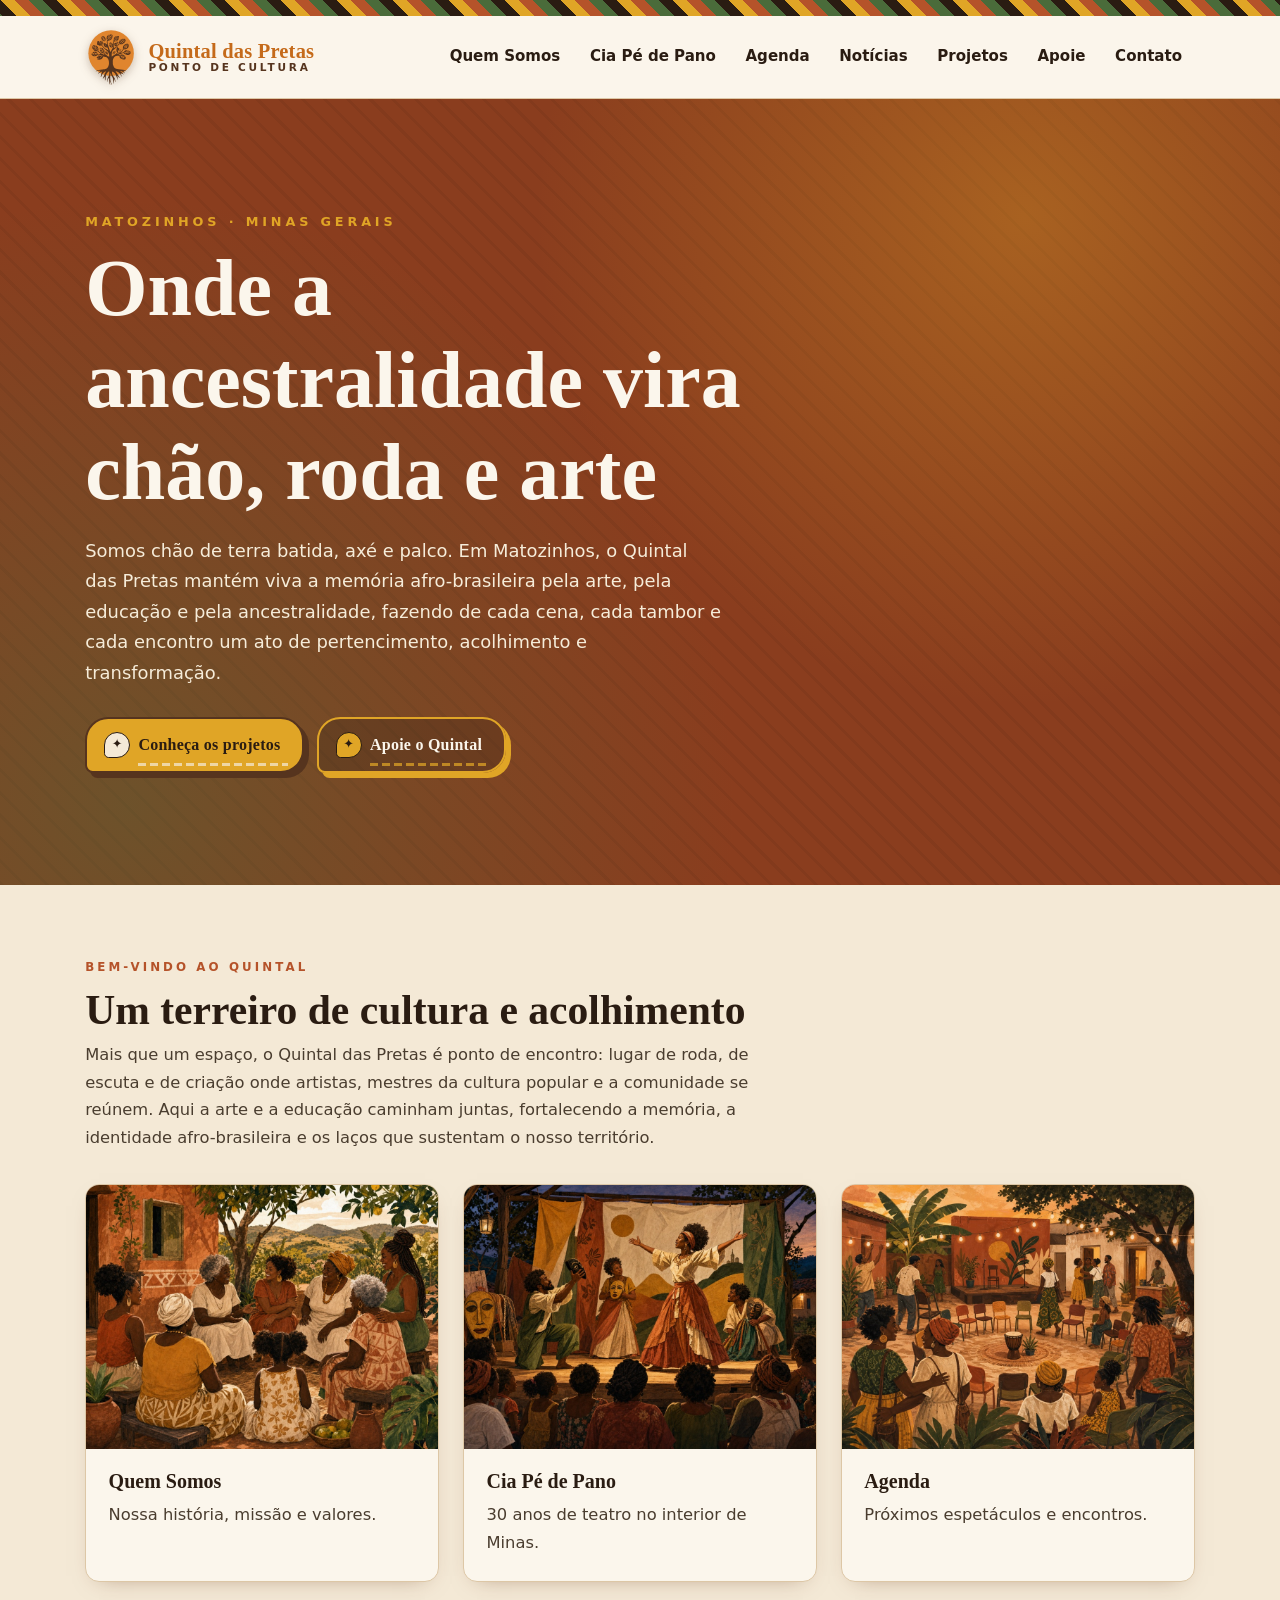
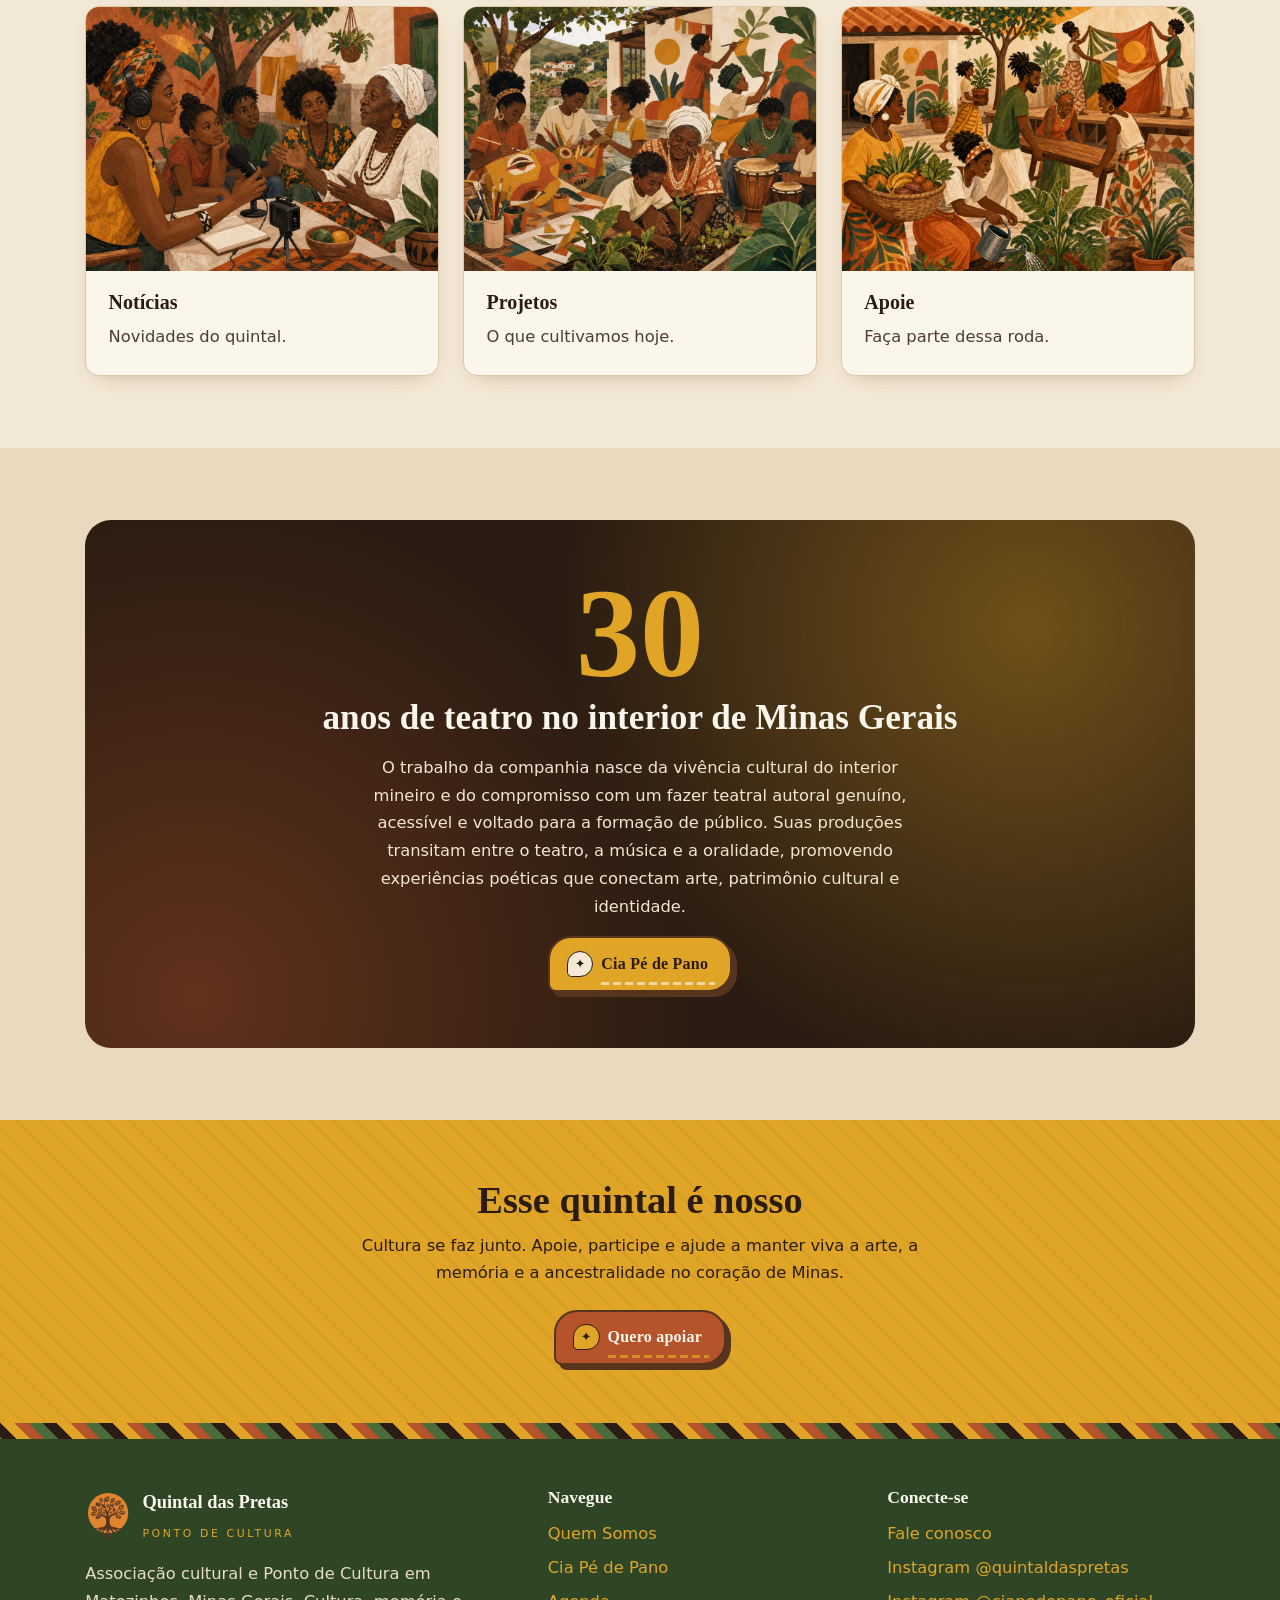
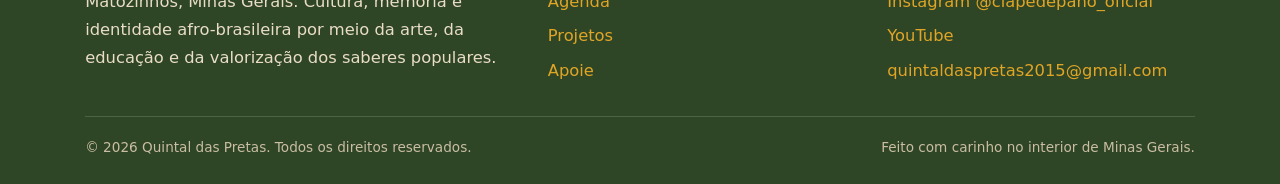
==== commit 572368d6: "Correct greeting text in index.html" ====
--- a/index.html
+++ b/index.html
@@ -4,7 +4,7 @@
 <head>
   <meta charset="UTF-8" />
   <meta name="viewport" content="width=device-width, initial-scale=1.0" />
-  <meta http-equiv="Content-Security-Policy" content="default-src 'self'; img-src 'self' data:; style-src 'self' 'unsafe-inline' https://fonts.googleapis.com; font-src 'self' https://fonts.gstatic.com; script-src 'self'; connect-src 'self' https://formsubmit.co; base-uri 'self'; form-action 'self' https://formsubmit.co" />
+  <meta http-equiv="Content-Security-Policy" content="default-src 'self'; img-src 'self' data:; style-src 'self' 'unsafe-inline' https://fonts.googleapis.com; font-src 'self' https://fonts.gstatic.com; script-src 'self'; connect-src 'self'; frame-src https://www.google.com https://maps.google.com; base-uri 'self'; form-action 'self'" />
   <title>Início · Quintal das Pretas</title>
   <meta name="description" content="Quintal das Pretas — espaço de cultura, ancestralidade e arte no interior de Minas Gerais." />
   <link rel="icon" type="image/svg+xml" href="assets/img/emblema.svg" />
@@ -60,7 +60,7 @@
 
     <section class="secao linho">
       <div class="container">
-        <span class="olho">Bem-vinde ao quintal</span>
+        <span class="olho">Bem-vindo ao quintal</span>
         <h2 class="secao-titulo">Um terreiro de cultura e acolhimento</h2>
         <p class="secao-intro">Mais que um espaço, o Quintal das Pretas é ponto de encontro:
         lugar de roda, de escuta e de criação onde artistas, mestres da cultura popular e a
--- a/assets/css/style.css
+++ b/assets/css/style.css
@@ -232,52 +232,78 @@
 
 /* ---------- Botões ---------- */
 .btn {
+  --btn-contorno: var(--marrom);
+  --btn-detalhe: var(--mostarda);
   position: relative;
-  overflow: hidden;
+  isolation: isolate;
   display: inline-flex; align-items: center; gap: .5rem;
+  min-height: 48px;
+  font-family: var(--fonte-titulo);
+  font-weight: 800;
+  font-size: 1rem;
+  letter-spacing: .015em;
+  line-height: 1.15;
+  padding: .78rem 1.35rem .82rem 1.05rem;
+  border-radius: 1.45rem 1.45rem 1.45rem .48rem;
+  border: 2px solid var(--btn-contorno);
+  cursor: pointer;
+  box-shadow: 5px 5px 0 var(--btn-contorno);
+  transition: transform .2s cubic-bezier(.2,.8,.2,1), box-shadow .2s ease,
+              background .25s ease, color .25s ease;
+}
+/* pequeno sol/estrela: gesto gráfico inspirado em cartaz e estandarte popular */
+.btn::before {
+  content: "✦";
+  flex: none;
+  width: 1.65rem; height: 1.65rem;
+  display: grid; place-items: center;
+  border-radius: 50% 50% 50% 18%;
+  border: 1.5px solid currentColor;
+  background: var(--btn-detalhe);
+  color: var(--preto-quente);
   font-family: var(--fonte-corpo);
-  font-weight: 800;
-  font-size: .96rem;
-  padding: .8rem 1.5rem;
-  border-radius: 999px;
-  border: 2px solid transparent;
-  cursor: pointer;
-  box-shadow: 0 4px 0 0 rgba(86,52,30,.16);
-  transition: transform .2s ease, box-shadow .25s ease, background .25s ease, color .25s ease;
-}
-/* varredura de luz no hover */
+  font-size: .8rem;
+  line-height: 1;
+  transition: transform .28s cubic-bezier(.2,.8,.2,1);
+}
+/* faixa de ritmo — como costura, pintura e grafismo de estandarte */
 .btn::after {
   content: "";
-  position: absolute; inset: 0;
+  position: absolute;
+  left: 3.2rem; right: .9rem; bottom: .32rem;
+  height: 3px;
   pointer-events: none;
-  background: linear-gradient(120deg, transparent 30%, rgba(255,255,255,.4) 50%, transparent 70%);
-  transform: translateX(-130%);
-  transition: transform .6s ease;
+  background: repeating-linear-gradient(90deg,
+    var(--btn-detalhe) 0 8px, transparent 8px 12px);
+  opacity: .72;
+  transition: background-position .35s ease, opacity .2s ease;
 }
 .btn:hover {
   text-decoration: none;
-  transform: translateY(-3px) scale(1.03);
-  box-shadow: 0 10px 22px -8px rgba(86,52,30,.5);
-}
-.btn:hover::after { transform: translateX(130%); }
-.btn:active { transform: translateY(-1px) scale(.99); }
-
-.btn-primario { background: var(--mostarda); color: var(--preto-quente); }
+  transform: translate(-2px, -3px) rotate(-.7deg);
+  box-shadow: 8px 8px 0 var(--btn-contorno);
+}
+.btn:hover::before { transform: rotate(45deg) scale(1.1); }
+.btn:hover::after { background-position: 20px 0; opacity: 1; }
+.btn:active { transform: translate(3px, 3px) rotate(0); box-shadow: 2px 2px 0 var(--btn-contorno); }
+
+.btn-primario { --btn-detalhe: var(--linho); background: var(--mostarda); color: var(--preto-quente); }
 .btn-primario:hover { background: var(--ouro); }
-.btn-secundario { background: transparent; color: var(--branco-quente); border-color: var(--mostarda); box-shadow: none; }
-.btn-secundario:hover { background: rgba(224,165,38,.18); }
-.btn-terra { background: var(--terracota); color: var(--branco-quente); }
+.btn-secundario { --btn-contorno: var(--mostarda); --btn-detalhe: var(--mostarda); background: rgba(42,28,18,.22); color: var(--branco-quente); }
+.btn-secundario:hover { background: rgba(224,165,38,.2); }
+.btn-secundario::before { color: var(--preto-quente); }
+.btn-terra { --btn-detalhe: var(--mostarda); background: var(--terracota); color: var(--branco-quente); }
 .btn-terra:hover { background: var(--terracota-escuro); }
-.btn-verde { background: var(--verde-folha); color: var(--branco-quente); }
+.btn-verde { --btn-contorno: var(--verde-escuro); --btn-detalhe: var(--mostarda); background: var(--verde-folha); color: var(--branco-quente); }
 .btn-verde:hover { background: var(--verde-escuro); }
-.btn-laranja { background: var(--laranja); color: #fff; }
+.btn-laranja { --btn-detalhe: var(--linho); background: var(--laranja); color: #fff; }
 .btn-laranja:hover { background: var(--laranja-escuro); }
 
 /* CTA com pulso de axé (atenção suave) */
 .btn-cta { animation: pulso-axe 2.6s ease-in-out infinite; }
 @keyframes pulso-axe {
-  0%, 100% { box-shadow: 0 4px 0 0 rgba(86,52,30,.16), 0 0 0 0 rgba(224,133,46,.5); }
-  50%      { box-shadow: 0 4px 0 0 rgba(86,52,30,.16), 0 0 0 12px rgba(224,133,46,0); }
+  0%, 100% { box-shadow: 5px 5px 0 var(--btn-contorno), 0 0 0 0 rgba(224,133,46,.52); }
+  50%      { box-shadow: 5px 5px 0 var(--btn-contorno), 0 0 0 12px rgba(224,133,46,0); }
 }
 
 /* seta que desliza em links de cartão */
@@ -336,6 +362,38 @@
 .foto-real.natural { aspect-ratio: auto; height: auto; }
 .idealizadoras-foto { max-width: 560px; margin: 0 auto 1.8rem; }
 
+/* Marca oficial no bloco de história */
+.quem-somos-logo {
+  position: relative;
+  min-height: 330px;
+  margin: 0;
+  padding: clamp(1.5rem, 4vw, 2.8rem);
+  display: grid;
+  place-items: center;
+  overflow: hidden;
+  border: 2px solid var(--marrom);
+  border-radius: 2rem 2rem 2rem .65rem;
+  background:
+    radial-gradient(circle at 88% 16%, rgba(224,165,38,.72) 0 15%, transparent 15.5%),
+    radial-gradient(circle at 10% 88%, rgba(74,107,58,.3) 0 20%, transparent 20.5%),
+    var(--branco-quente);
+  box-shadow: 8px 8px 0 var(--terracota);
+}
+.quem-somos-logo::before {
+  content: "";
+  position: absolute;
+  inset: 16px;
+  border: 2px dashed rgba(86,52,30,.2);
+  border-radius: 1.35rem 1.35rem 1.35rem .4rem;
+}
+.quem-somos-logo img {
+  position: relative;
+  width: min(100%, 580px);
+  height: auto;
+  z-index: 1;
+}
+.cia-destaque-img { max-width: 820px; margin: 1.8rem auto 0; }
+
 /* Cartões de pessoa (idealizadoras) */
 .pessoa-card {
   display: flex; align-items: center; gap: 1rem;
@@ -701,11 +759,17 @@
 }
 .campo textarea { min-height: 140px; resize: vertical; }
 .contato-info { display: flex; flex-direction: column; gap: 1.1rem; }
+.contato-ctas { display: flex; flex-wrap: wrap; gap: .8rem; margin-top: .4rem; }
 .info-item { display: flex; gap: .8rem; align-items: flex-start; }
 .info-item .icone { font-size: 1.3rem; }
 .redes a {
   display: inline-flex; align-items: center; gap: .5rem;
   font-weight: 800; margin-right: 1rem;
+}
+.mapa {
+  width: 100%; min-height: 300px; border: 0;
+  border-radius: var(--raio); box-shadow: var(--sombra-suave);
+  display: block;
 }
 .mapa-ph {
   border-radius: var(--raio); overflow: hidden;
@@ -793,6 +857,8 @@
   .evento-corpo { flex-basis: 100%; }
   .agenda-vazia { grid-template-columns: 1fr; }
   .agenda-cena { min-height: 280px; }
+  .btn { max-width: 100%; padding-inline: .9rem 1.1rem; }
+  .quem-somos-logo { min-height: 245px; }
 }
 
 /* ---------- Marca no rodapé ---------- */
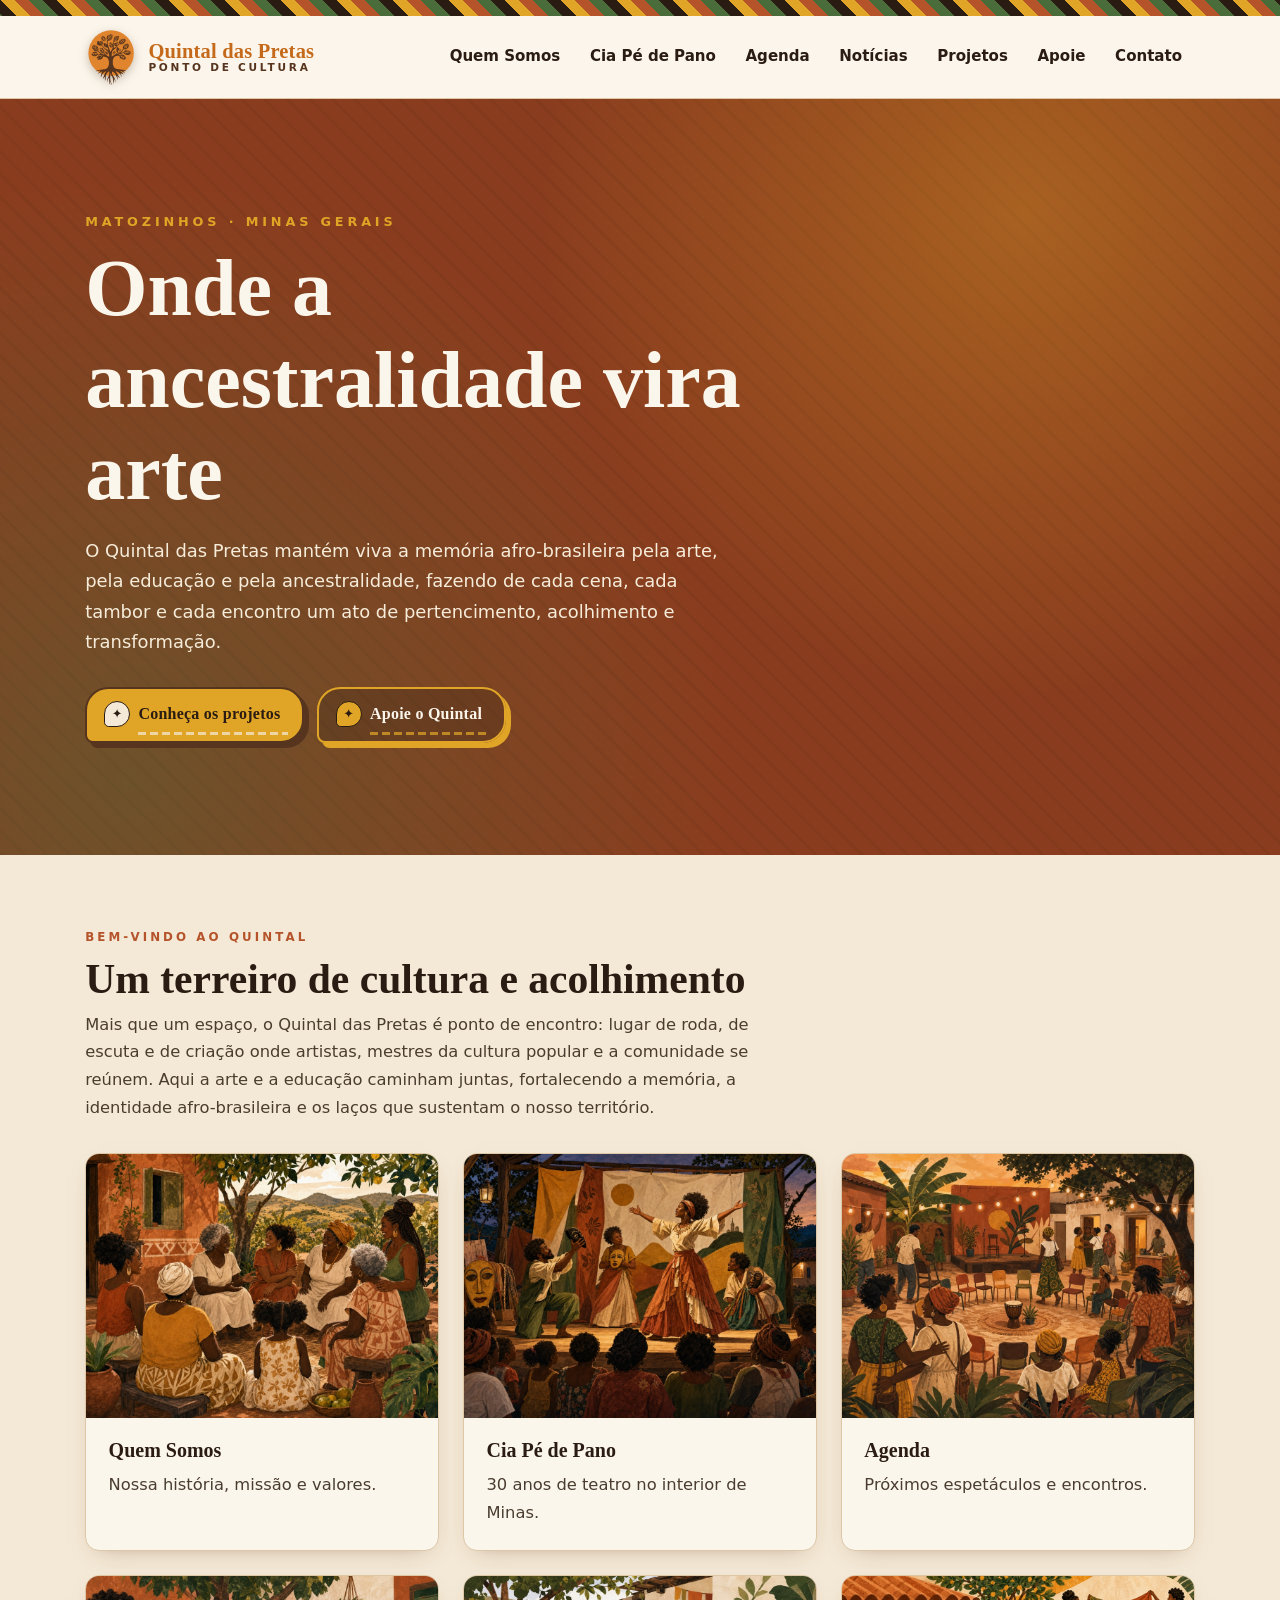
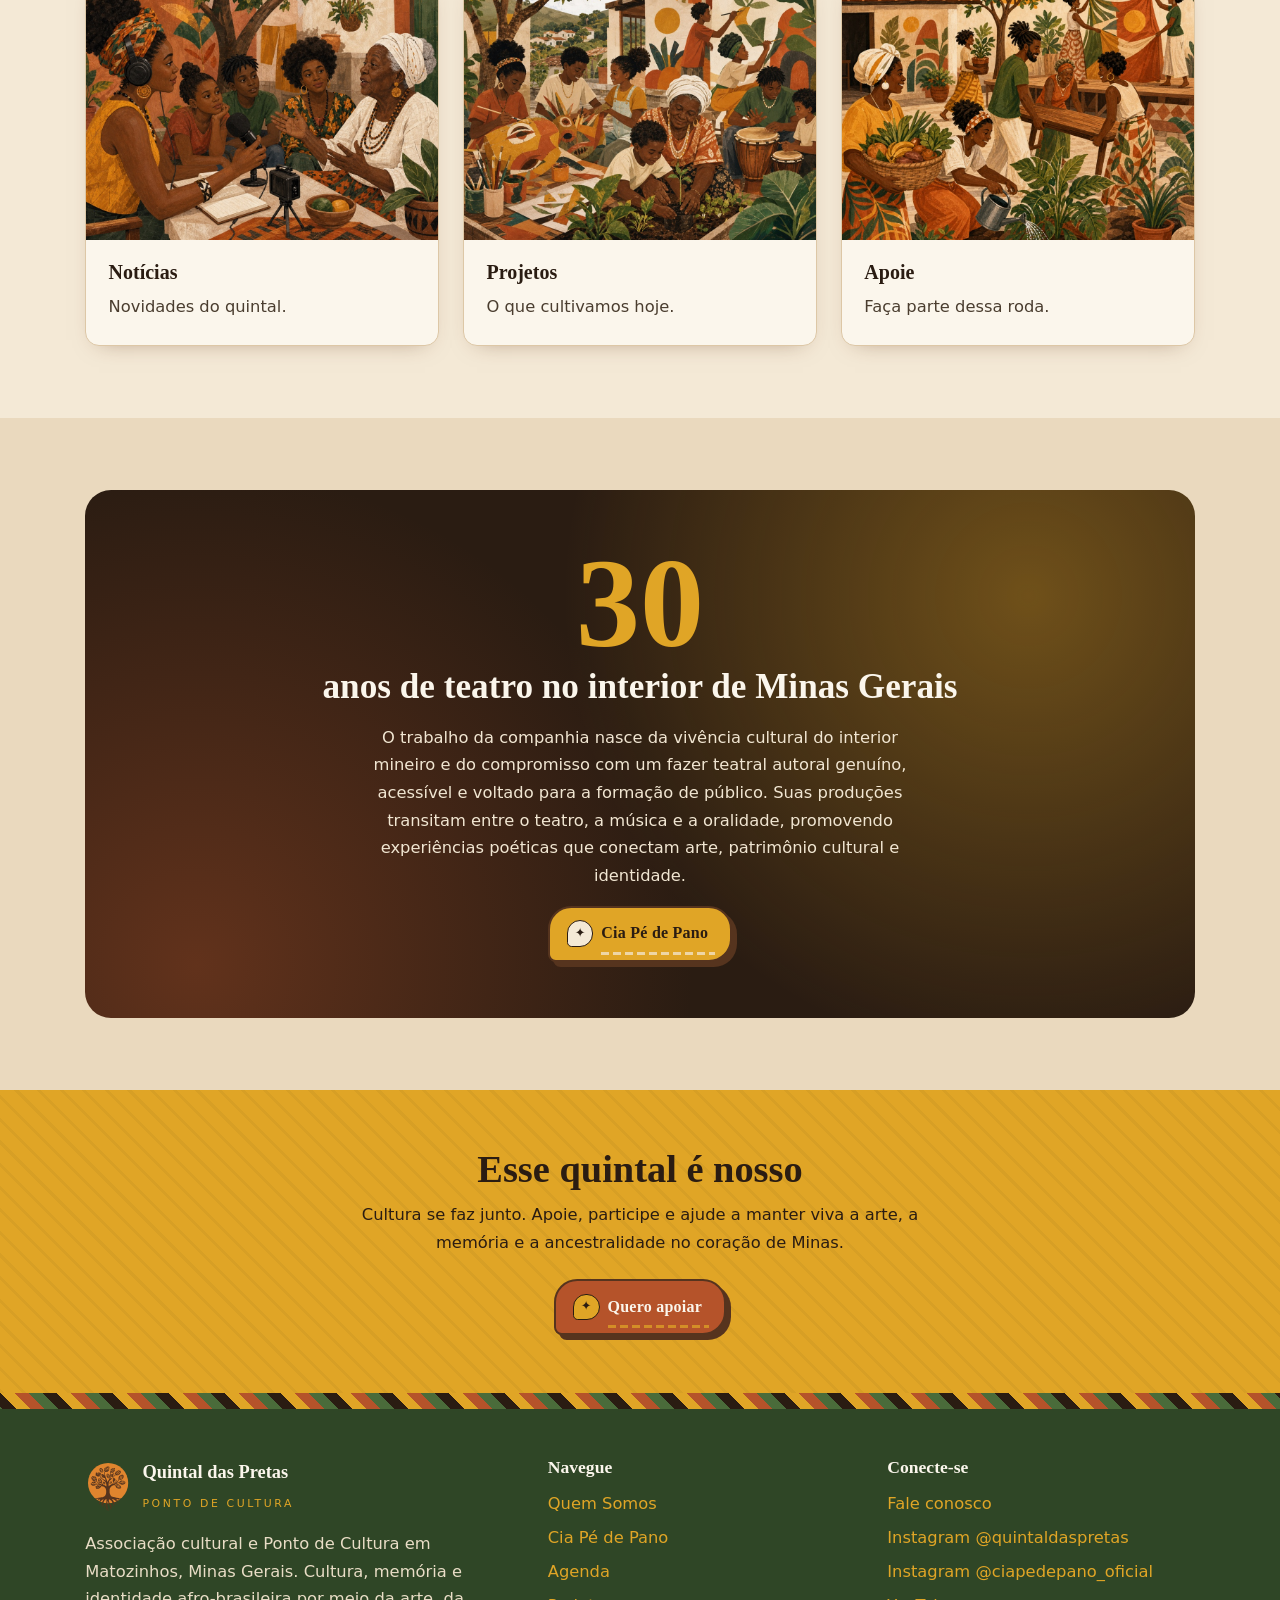
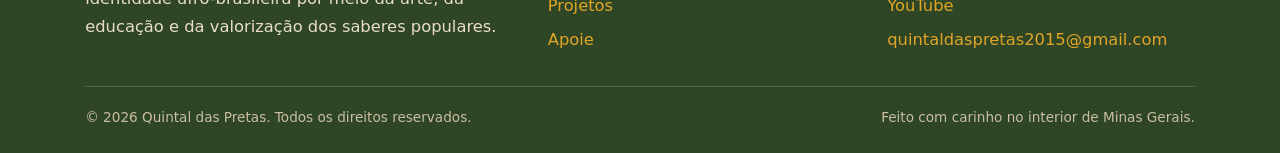
==== commit ab616d61: "Update index.html" ====
--- a/index.html
+++ b/index.html
@@ -46,11 +46,9 @@
     <section class="home-hero">
       <div class="container">
         <p class="kicker">Matozinhos · Minas Gerais</p>
-        <h1>Onde a ancestralidade vira chão, roda e arte</h1>
-        <p>Somos chão de terra batida, axé e palco. Em Matozinhos, o Quintal das Pretas
-        mantém viva a memória afro-brasileira pela arte, pela educação e pela ancestralidade,
-        fazendo de cada cena, cada tambor e cada encontro um ato de pertencimento, acolhimento
-        e transformação.</p>
+        <h1>Onde a ancestralidade vira arte</h1>
+        <p>O Quintal das Pretas mantém viva a memória afro-brasileira pela arte, pela educação e pela ancestralidade,
+        fazendo de cada cena, cada tambor e cada encontro um ato de pertencimento, acolhimento e transformação.</p>
         <div class="hero-ctas">
           <a class="btn btn-primario" href="projetos.html">Conheça os projetos</a>
           <a class="btn btn-secundario" href="apoie.html">Apoie o Quintal</a>
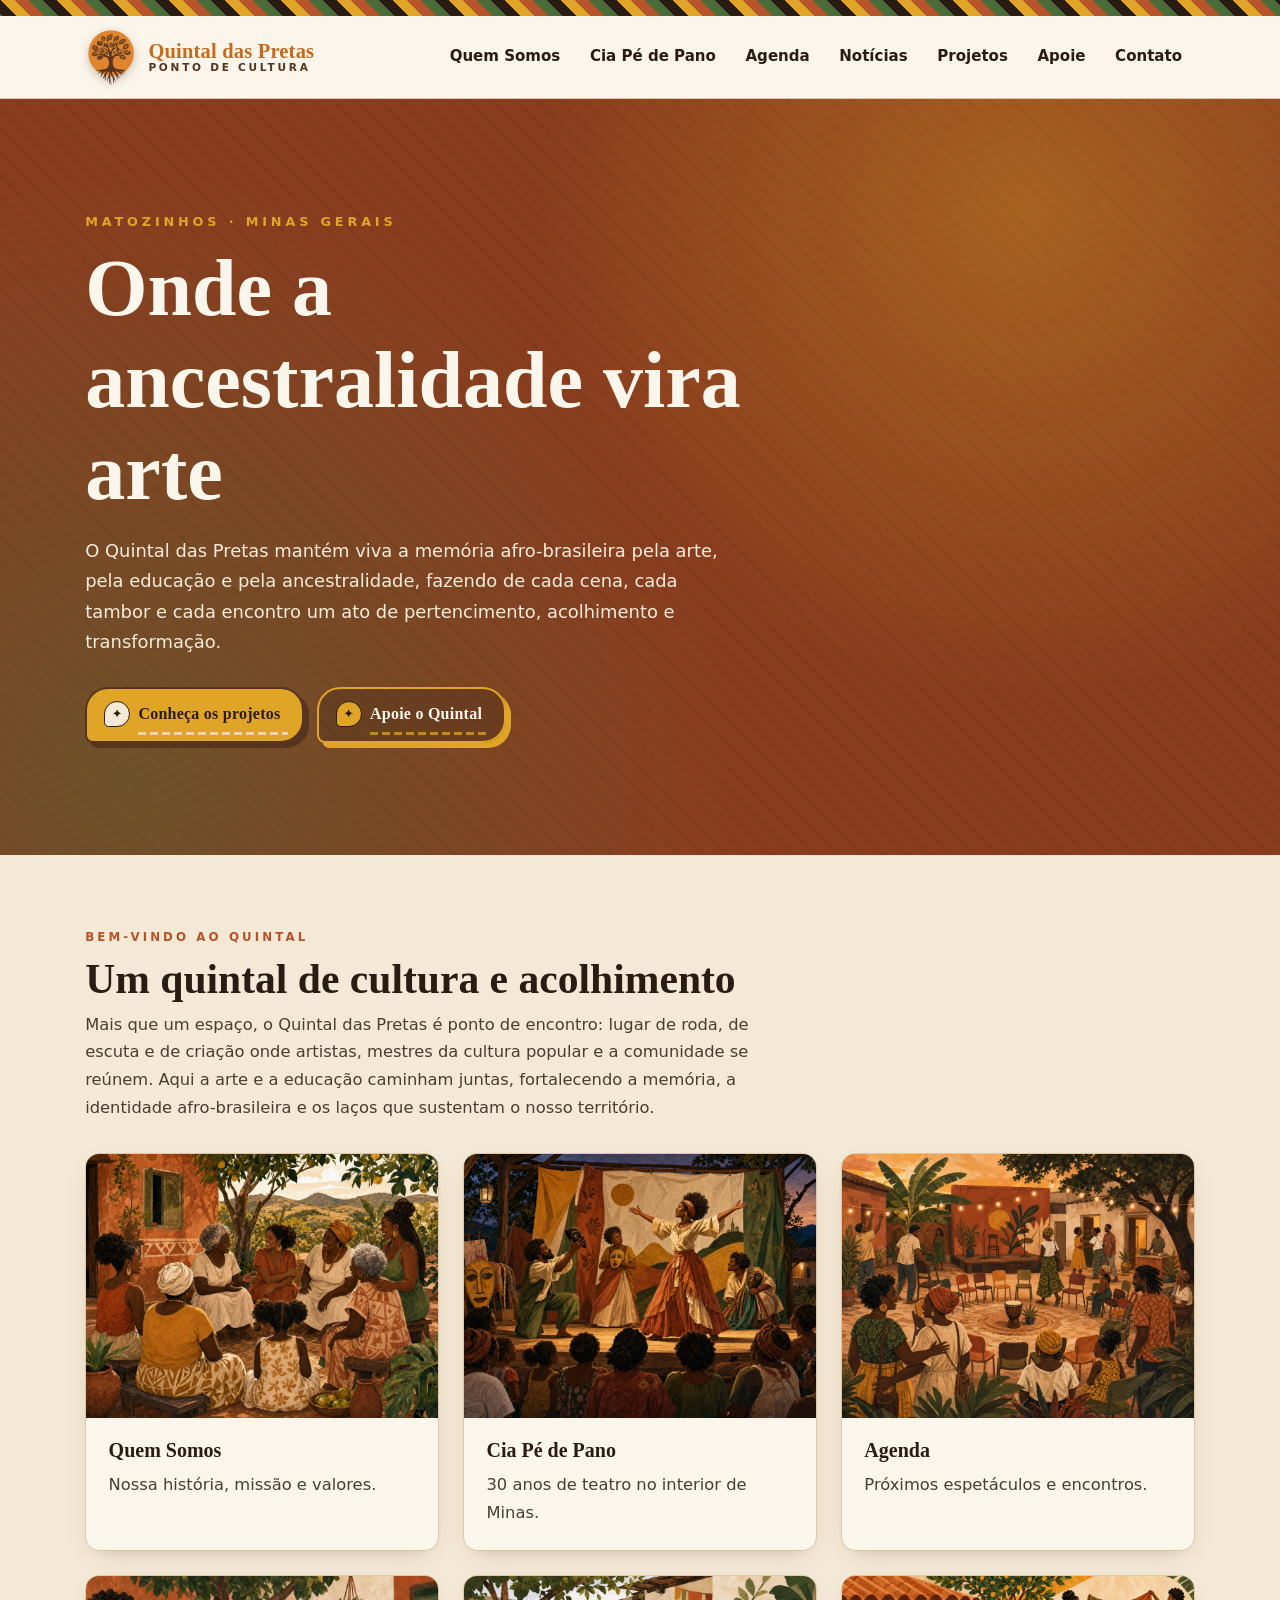
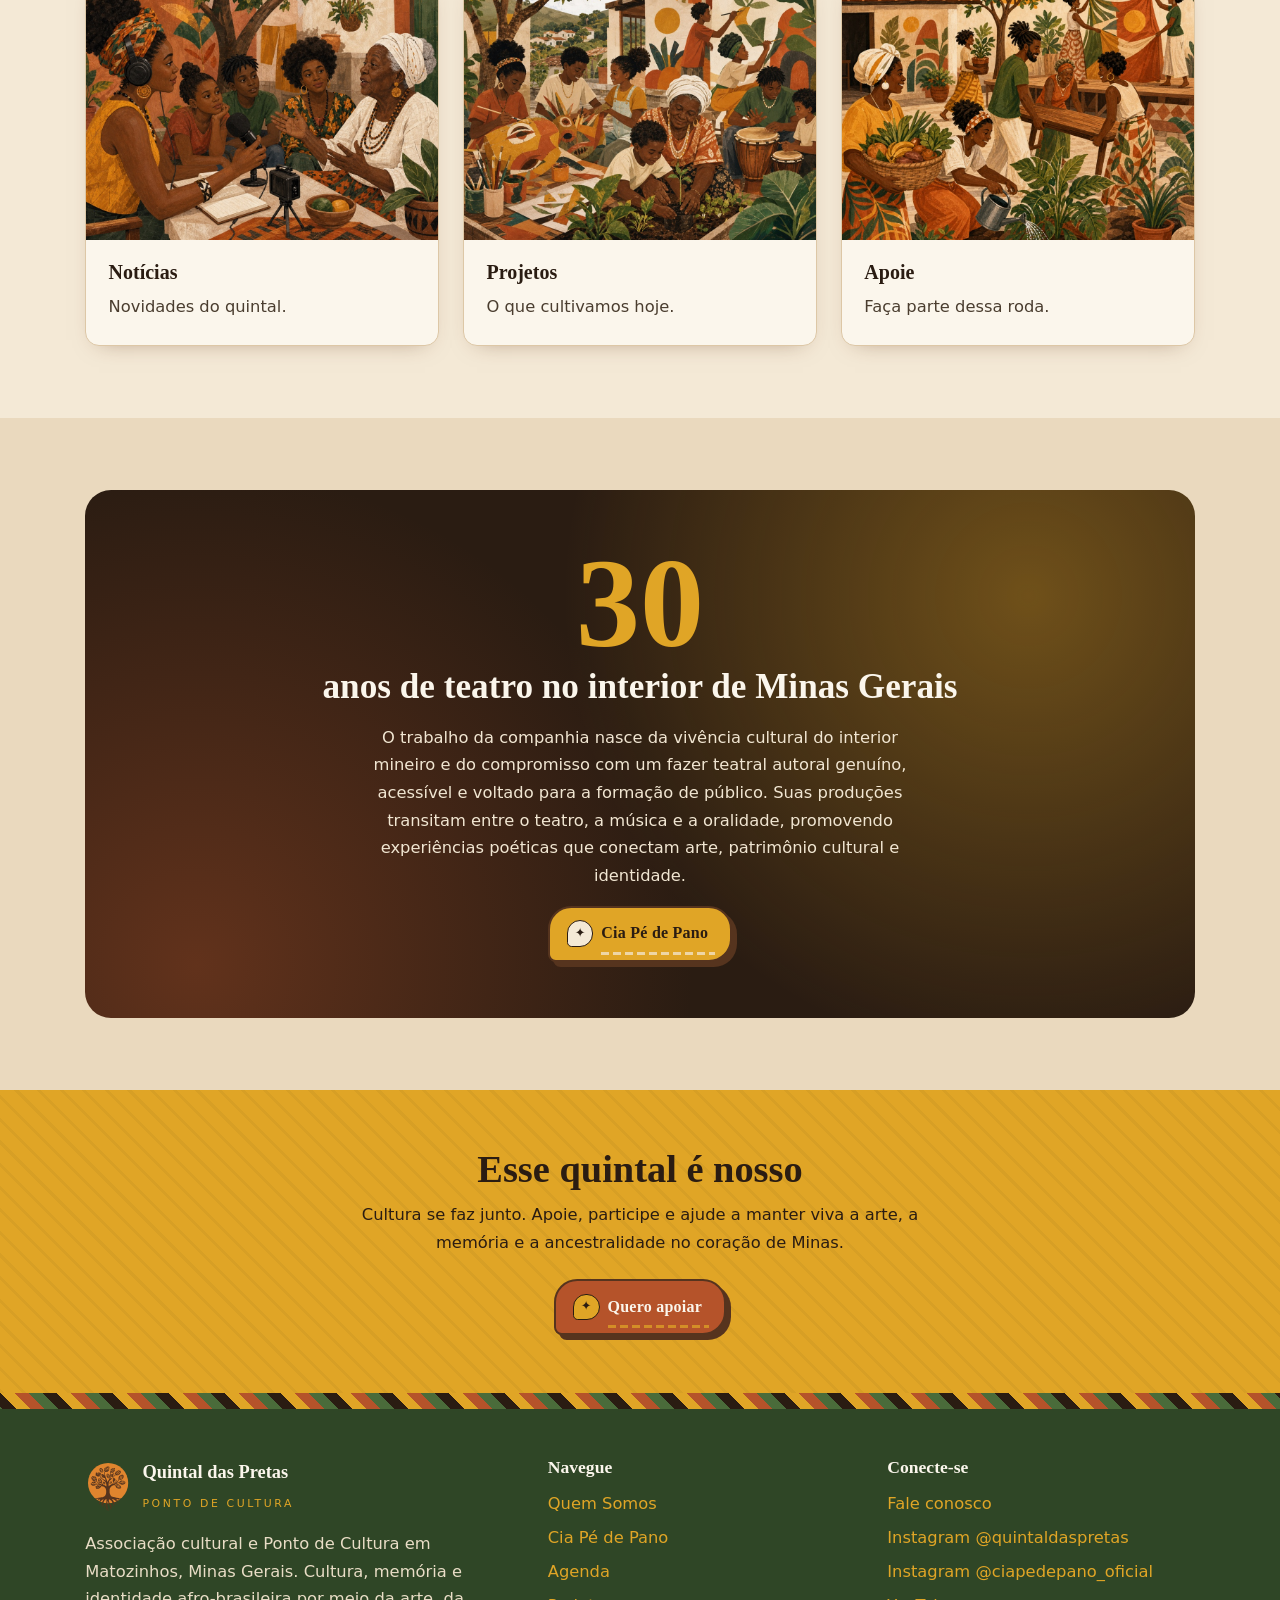
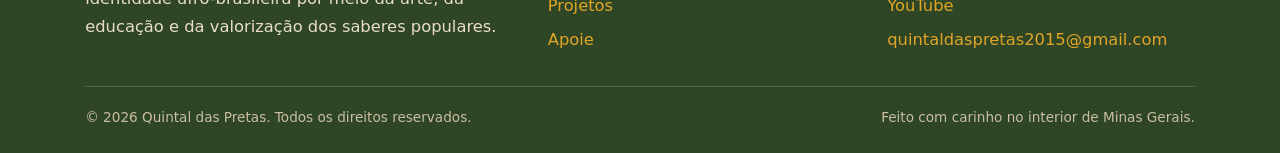
==== commit 351ebe4d: "Update index.html" ====
--- a/index.html
+++ b/index.html
@@ -59,7 +59,7 @@
     <section class="secao linho">
       <div class="container">
         <span class="olho">Bem-vindo ao quintal</span>
-        <h2 class="secao-titulo">Um terreiro de cultura e acolhimento</h2>
+        <h2 class="secao-titulo">Um quintal de cultura e acolhimento</h2>
         <p class="secao-intro">Mais que um espaço, o Quintal das Pretas é ponto de encontro:
         lugar de roda, de escuta e de criação onde artistas, mestres da cultura popular e a
         comunidade se reúnem. Aqui a arte e a educação caminham juntas, fortalecendo a memória,
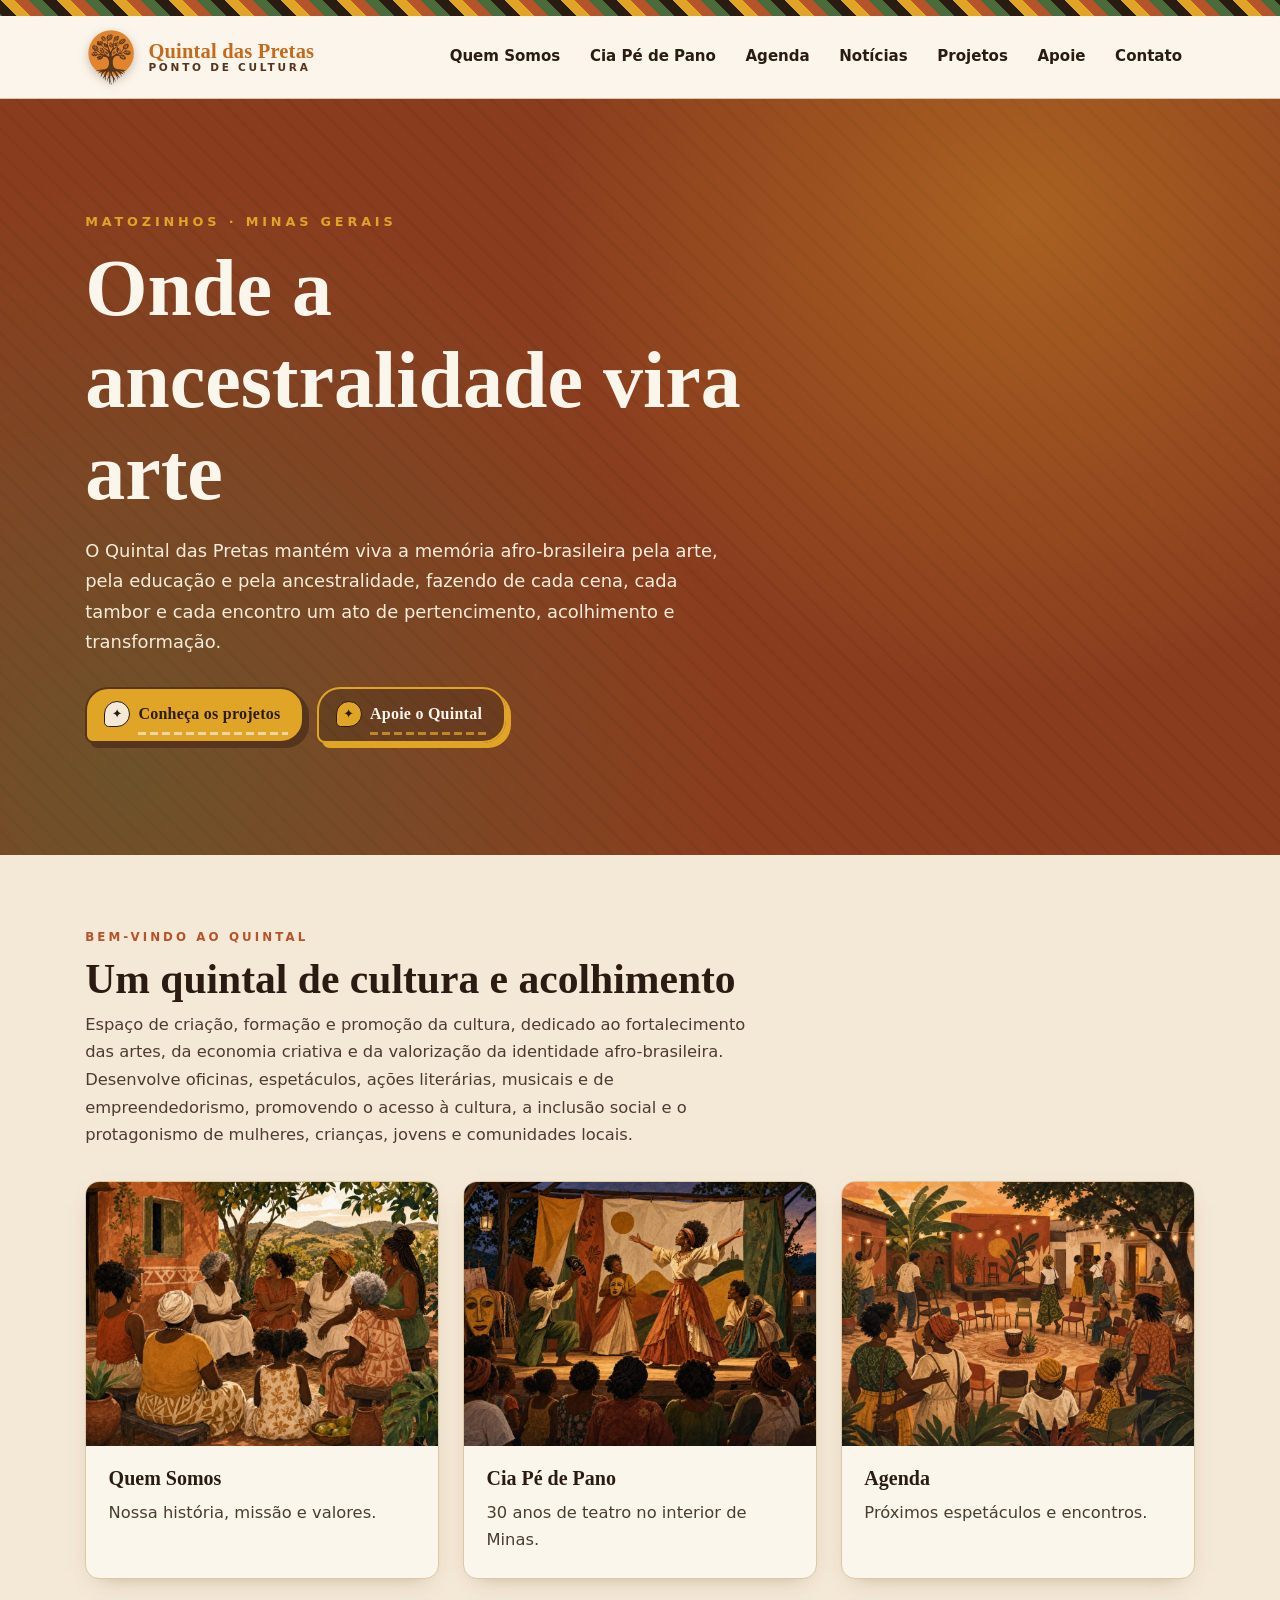
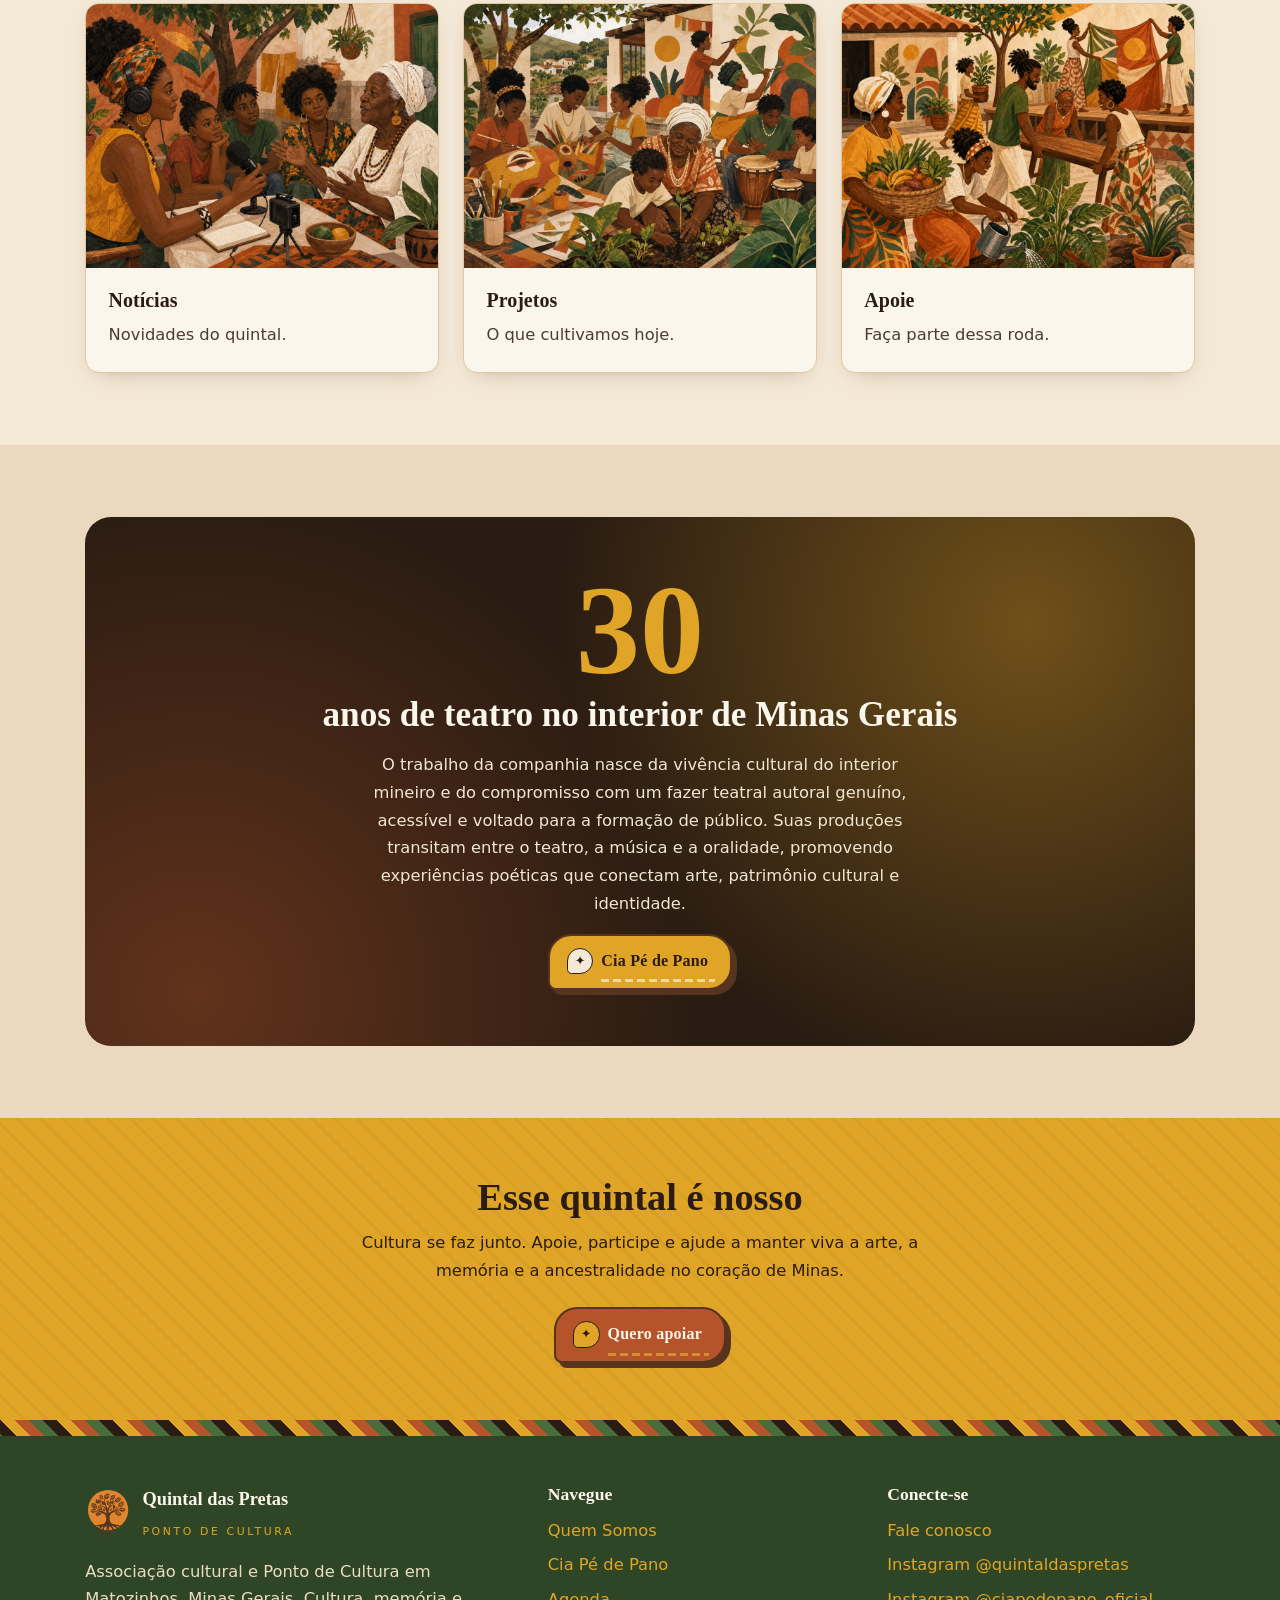
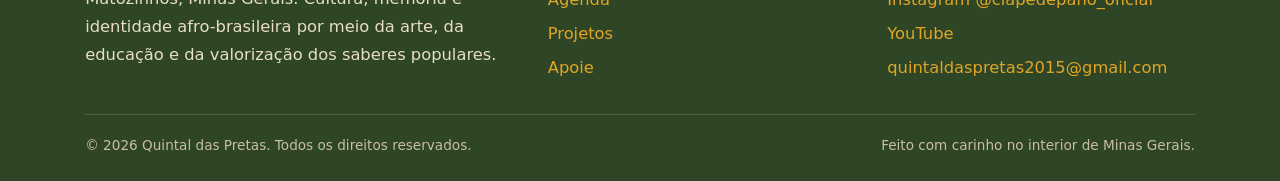
==== commit 129cb4c1: "Revise section intro for cultural space description Updated the introductory paragraph to better des" ====
--- a/index.html
+++ b/index.html
@@ -60,10 +60,10 @@
       <div class="container">
         <span class="olho">Bem-vindo ao quintal</span>
         <h2 class="secao-titulo">Um quintal de cultura e acolhimento</h2>
-        <p class="secao-intro">Mais que um espaço, o Quintal das Pretas é ponto de encontro:
-        lugar de roda, de escuta e de criação onde artistas, mestres da cultura popular e a
-        comunidade se reúnem. Aqui a arte e a educação caminham juntas, fortalecendo a memória,
-        a identidade afro-brasileira e os laços que sustentam o nosso território.</p>
+        <p class="secao-intro">Espaço de criação, formação e promoção da cultura, dedicado ao fortalecimento das artes,
+          da economia criativa e da valorização da identidade afro-brasileira. Desenvolve oficinas, espetáculos, ações literárias, 
+          musicais e de empreendedorismo, promovendo o acesso à cultura, a inclusão social e o protagonismo de mulheres, crianças, 
+          jovens e comunidades locais.</p>
         <div class="grid grid-3">
 <a class="card" href="quem-somos.html">
           <img src="assets/img/home/quem-somos.jpg" alt="" loading="lazy" />
